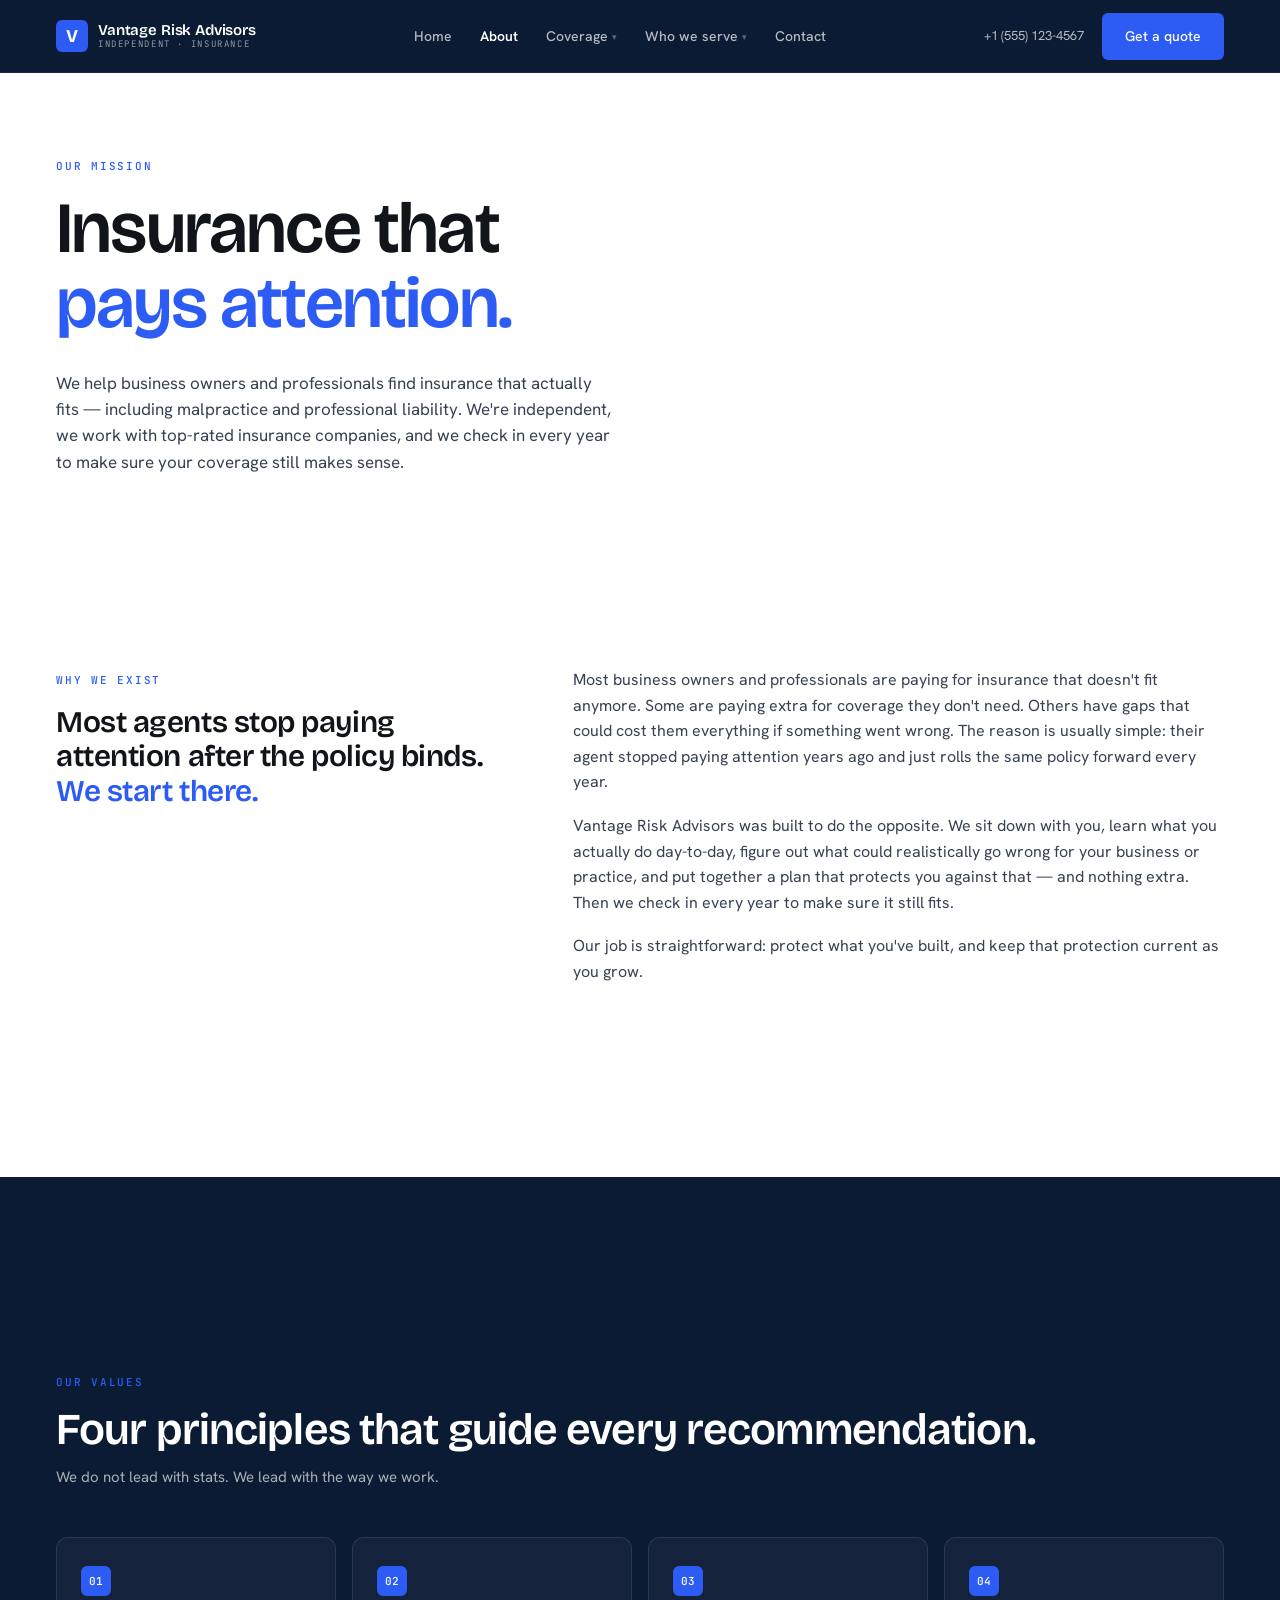
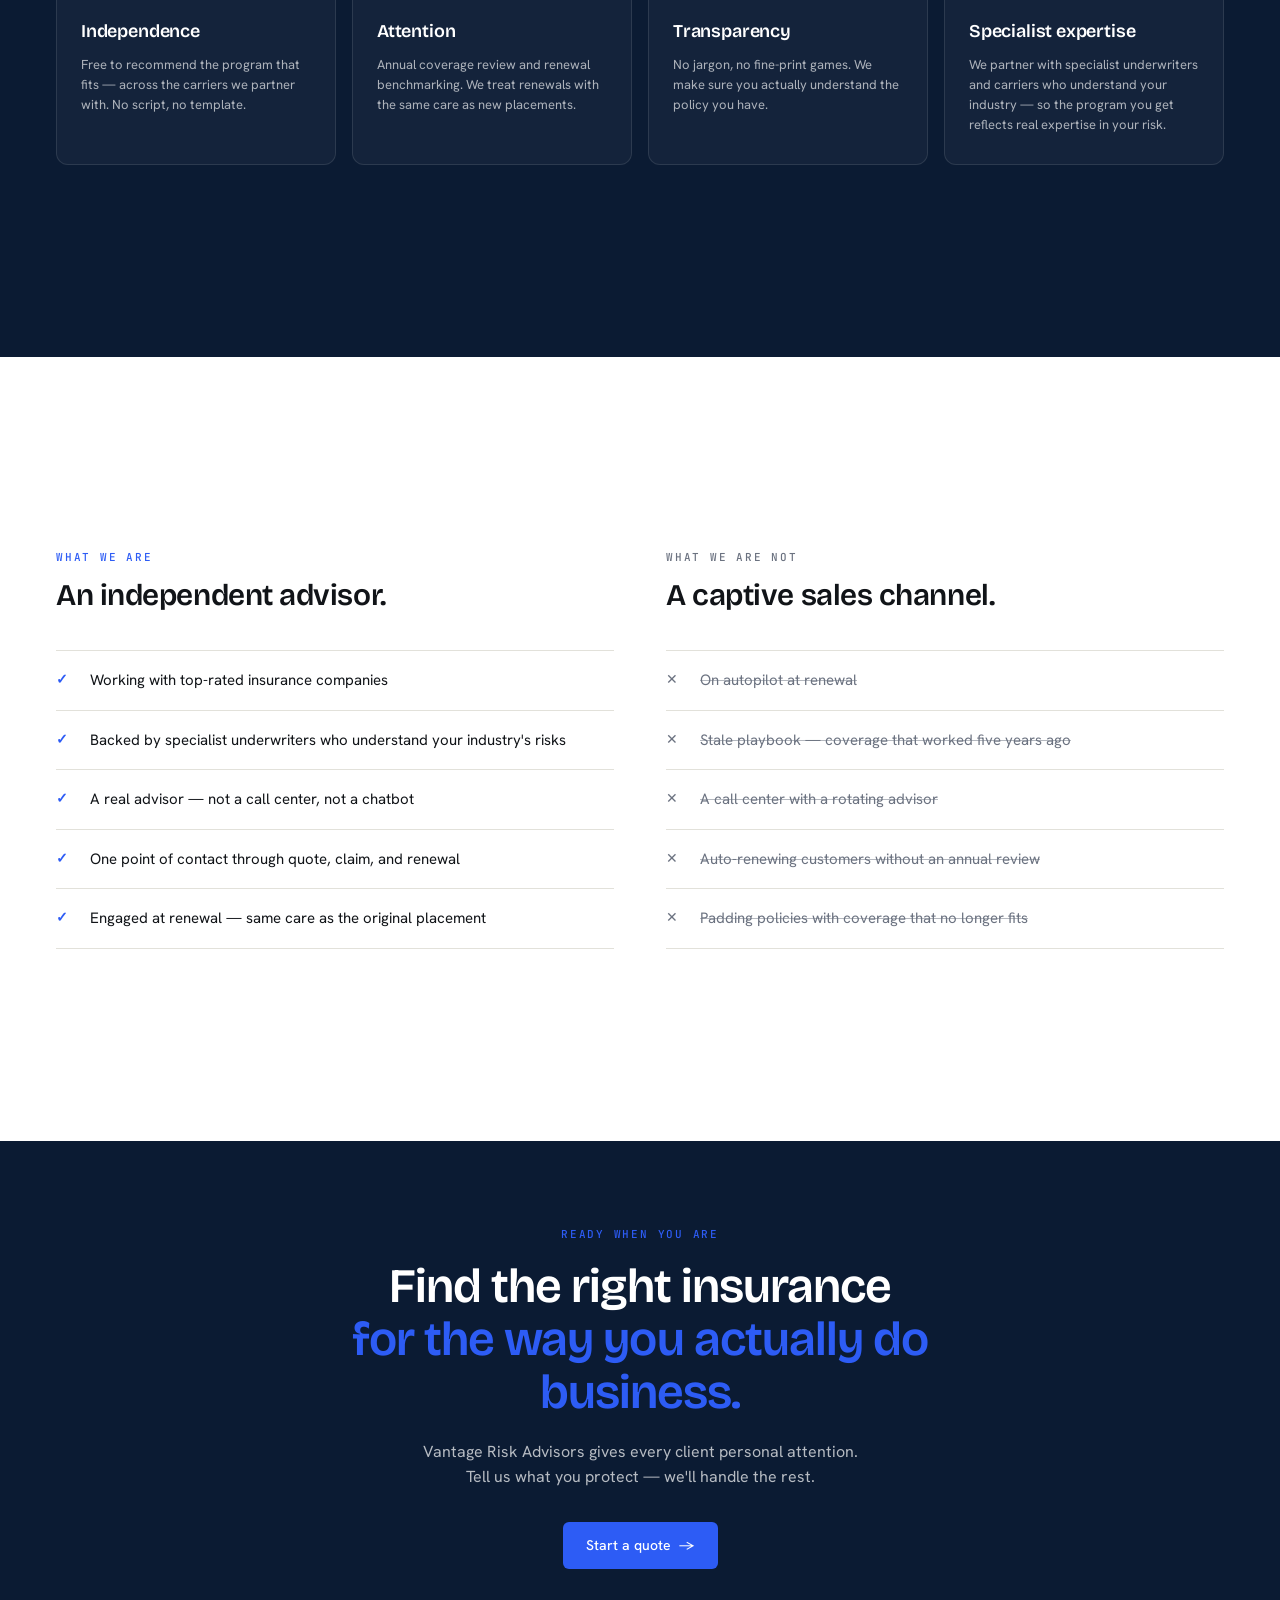
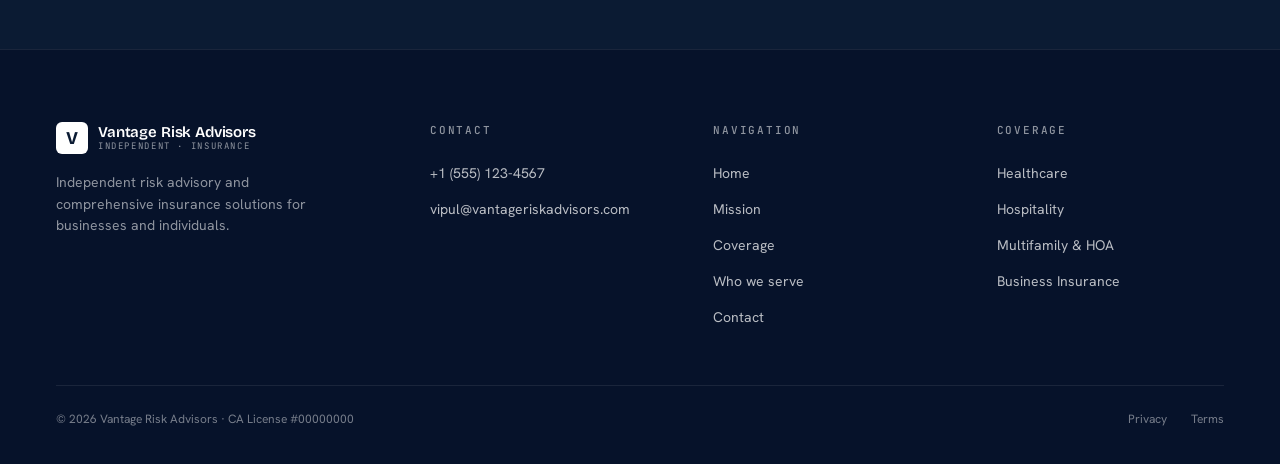
==== about.html @ c32e9226 "Make Coverage nav item a hover dropdown with the 4 industries - Coverage nav link replaced by a .nav" ====
<!DOCTYPE html>
<html lang="en">
<head>
  <meta charset="UTF-8">
  <meta name="viewport" content="width=device-width, initial-scale=1">
  <title>About — Vantage Risk Advisors</title>
  <meta name="description" content="Vantage Risk Advisors is an independent commercial brokerage. We help business owners and professionals find insurance that actually fits — and check in every year to keep it that way.">

  <link rel="icon" type="image/svg+xml" href="assets/favicon.svg">
  <link rel="preconnect" href="https://fonts.googleapis.com">
  <link rel="preconnect" href="https://fonts.gstatic.com" crossorigin>
  <link href="https://fonts.googleapis.com/css2?family=Bricolage+Grotesque:wght@400;500;600;700&family=Hanken+Grotesk:wght@400;500;600;700&family=JetBrains+Mono:wght@400;500&display=swap" rel="stylesheet">

  <link rel="stylesheet" href="css/tokens.css">
  <link rel="stylesheet" href="css/base.css">
  <link rel="stylesheet" href="css/nav.css">
  <link rel="stylesheet" href="css/footer.css">
  <link rel="stylesheet" href="css/pages/about.css">
</head>
<body>

  <header class="nav">
    <div class="nav-inner">
      <a href="index.html" class="brand" aria-label="Vantage Risk Advisors home">
        <span class="brand-mark" aria-hidden="true">V</span>
        <span class="brand-text">
          <strong>Vantage Risk Advisors</strong>
          <em>Independent · Insurance</em>
        </span>
      </a>
      <nav>
        <ul class="nav-links">
          <li><a href="index.html">Home</a></li>
          <li><a href="about.html">About</a></li>
          <li class="nav-dropdown">
            <a href="#" class="nav-dropdown-trigger">Coverage <span class="caret">▾</span></a>
            <div class="nav-dropdown-menu" role="menu">
              <a href="healthcare.html" class="nav-dropdown-item" role="menuitem">
                <strong>Healthcare</strong>
                <span>Physicians, dentists, CRNAs, allied health</span>
              </a>
              <a href="hospitality.html" class="nav-dropdown-item" role="menuitem">
                <strong>Hospitality</strong>
                <span>Hotels, motels, lodging</span>
              </a>
              <a href="multifamily.html" class="nav-dropdown-item" role="menuitem">
                <strong>Multifamily &amp; HOA</strong>
                <span>Apartments and HOA boards</span>
              </a>
              <a href="business.html" class="nav-dropdown-item" role="menuitem">
                <strong>Business Insurance</strong>
                <span>All businesses, including commercial auto</span>
              </a>
            </div>
          </li>
          <li><a href="index.html#sectors">Who we serve <span class="caret">▾</span></a></li>
          <li><a href="contact.html">Contact</a></li>
        </ul>
      </nav>
      <div class="nav-right">
        <a href="tel:+15551234567" class="nav-phone">+1 (555) 123-4567</a>
        <a href="contact.html" class="btn btn-accent">Get a quote</a>
      </div>
      <button class="nav-burger" type="button" aria-label="Menu" aria-expanded="false"><span></span></button>
    </div>
  </header>

  <main>

    <!-- 1. HERO -->
    <section class="bg-paper">
      <div class="section-container hero-about">
        <div class="hero-inner">
          <span class="eyebrow">Our mission</span>
          <h1 class="display-72">Insurance that <span class="accent-phrase">pays attention.</span></h1>
          <p class="body-17 hero-lead">We help business owners and professionals find insurance that actually fits — including malpractice and professional liability. We're independent, we work with top-rated insurance companies, and we check in every year to make sure your coverage still makes sense.</p>
        </div>
      </div>
    </section>

    <!-- 2. WHY WE EXIST (light, 2-col) -->
    <section class="bg-paper exist-section">
      <div class="section-container">
        <div class="exist-inner">
          <div class="exist-left">
            <span class="eyebrow">Why we exist</span>
            <h2>Most agents stop paying attention after the policy binds. <span class="accent-phrase">We start there.</span></h2>
          </div>
          <div class="exist-body">
            <p>Most business owners and professionals are paying for insurance that doesn't fit anymore. Some are paying extra for coverage they don't need. Others have gaps that could cost them everything if something went wrong. The reason is usually simple: their agent stopped paying attention years ago and just rolls the same policy forward every year.</p>
            <p>Vantage Risk Advisors was built to do the opposite. We sit down with you, learn what you actually do day-to-day, figure out what could realistically go wrong for your business or practice, and put together a plan that protects you against that — and nothing extra. Then we check in every year to make sure it still fits.</p>
            <p>Our job is straightforward: protect what you've built, and keep that protection current as you grow.</p>
          </div>
        </div>
      </div>
    </section>

    <!-- 3. FOUR PRINCIPLES (dark) -->
    <section class="bg-section principles-section">
      <div class="section-container">
        <span class="eyebrow">Our values</span>
        <h2 class="display-48">Four principles that guide every recommendation.</h2>
        <p class="principles-sub">We do not lead with stats. We lead with the way we work.</p>

        <div class="principles">
          <div class="principle-card">
            <div class="pc-num">01</div>
            <h3>Independence</h3>
            <p>Free to recommend the program that fits — across the carriers we partner with. No script, no template.</p>
          </div>
          <div class="principle-card">
            <div class="pc-num">02</div>
            <h3>Attention</h3>
            <p>Annual coverage review and renewal benchmarking. We treat renewals with the same care as new placements.</p>
          </div>
          <div class="principle-card">
            <div class="pc-num">03</div>
            <h3>Transparency</h3>
            <p>No jargon, no fine-print games. We make sure you actually understand the policy you have.</p>
          </div>
          <div class="principle-card">
            <div class="pc-num">04</div>
            <h3>Specialist expertise</h3>
            <p>We partner with specialist underwriters and carriers who understand your industry — so the program you get reflects real expertise in your risk.</p>
          </div>
        </div>
      </div>
    </section>

    <!-- 4. WHAT WE ARE / WHAT WE ARE NOT (light) -->
    <section class="bg-paper compare-section">
      <div class="section-container">
        <div class="compare">
          <div class="compare-col col-good">
            <span class="col-eyebrow">What we are</span>
            <h3>An independent advisor.</h3>
            <ul>
              <li><span class="mark">✓</span><span class="item-text">Working with top-rated insurance companies</span></li>
              <li><span class="mark">✓</span><span class="item-text">Backed by specialist underwriters who understand your industry's risks</span></li>
              <li><span class="mark">✓</span><span class="item-text">A real advisor — not a call center, not a chatbot</span></li>
              <li><span class="mark">✓</span><span class="item-text">One point of contact through quote, claim, and renewal</span></li>
              <li><span class="mark">✓</span><span class="item-text">Engaged at renewal — same care as the original placement</span></li>
            </ul>
          </div>
          <div class="compare-col col-bad">
            <span class="col-eyebrow">What we are not</span>
            <h3>A captive sales channel.</h3>
            <ul>
              <li><span class="mark">✕</span><span class="item-text">On autopilot at renewal</span></li>
              <li><span class="mark">✕</span><span class="item-text">Stale playbook — coverage that worked five years ago</span></li>
              <li><span class="mark">✕</span><span class="item-text">A call center with a rotating advisor</span></li>
              <li><span class="mark">✕</span><span class="item-text">Auto-renewing customers without an annual review</span></li>
              <li><span class="mark">✕</span><span class="item-text">Padding policies with coverage that no longer fits</span></li>
            </ul>
          </div>
        </div>
      </div>
    </section>

    <!-- 5. FINAL CTA (dark) -->
    <section class="bg-section">
      <div class="section-container final-cta">
        <span class="eyebrow">Ready when you are</span>
        <h2 class="display-48">Find the right insurance <span class="accent-phrase">for the way you actually do business.</span></h2>
        <p>Vantage Risk Advisors gives every client personal attention. Tell us what you protect — we'll handle the rest.</p>
        <a href="contact.html" class="btn btn-accent">Start a quote <span aria-hidden="true">→</span></a>
      </div>
    </section>

  </main>

  <footer class="footer">
    <div class="footer-inner">
      <div class="footer-grid">
        <div class="footer-brand">
          <a href="index.html" class="brand brand-light" aria-label="Vantage Risk Advisors home">
            <span class="brand-mark" aria-hidden="true">V</span>
            <span class="brand-text">
              <strong>Vantage Risk Advisors</strong>
              <em>Independent · Insurance</em>
            </span>
          </a>
          <p>Independent risk advisory and comprehensive insurance solutions for businesses and individuals.</p>
        </div>
        <div class="footer-col">
          <h4>Contact</h4>
          <ul>
            <li><a href="tel:+15551234567">+1 (555) 123-4567</a></li>
            <li><a href="mailto:vipul@vantageriskadvisors.com">vipul@vantageriskadvisors.com</a></li>
          </ul>
        </div>
        <div class="footer-col">
          <h4>Navigation</h4>
          <ul>
            <li><a href="index.html">Home</a></li>
            <li><a href="about.html">Mission</a></li>
            <li><a href="healthcare.html">Coverage</a></li>
            <li><a href="index.html#sectors">Who we serve</a></li>
            <li><a href="contact.html">Contact</a></li>
          </ul>
        </div>
        <div class="footer-col">
          <h4>Coverage</h4>
          <ul>
            <li><a href="healthcare.html">Healthcare</a></li>
            <li><a href="hospitality.html">Hospitality</a></li>
            <li><a href="multifamily.html">Multifamily &amp; HOA</a></li>
            <li><a href="business.html">Business Insurance</a></li>
          </ul>
        </div>
      </div>
      <div class="footer-bottom">
        <p>© 2026 Vantage Risk Advisors · CA License #00000000</p>
        <div class="footer-legal">
          <a href="#">Privacy</a>
          <a href="#">Terms</a>
        </div>
      </div>
    </div>
  </footer>

  <script src="js/nav.js"></script>
</body>
</html>
---- css/tokens.css ----
/* VRA Design System — Tokens
   Single source of truth for colors, spacing, radius, and layout values.
   Type scale is defined in base.css. */

:root {
  /* Colors */
  --ink:         #111418;
  --inkSoft:     #374151;
  --inkSection:  #0B1B33;
  --inkDeep:     #06122A;
  --paper:       #FFFFFF;
  --paperAlt:    #F4F4F2;
  --paperDeep:   #E9E9E5;
  --accent:      #2D5CF5;
  --accentSoft:  #DDE5FE;
  --muted:       #6B7280;
  --line:        #E2E1DA;
  --onAccent:    #FFFFFF;

  /* Radius */
  --radius-s:    6px;
  --radius-m:    12px;
  --radius-l:    20px;

  /* Gaps */
  --gap-s:       14px;
  --gap-m:       22px;
  --gap-l:       52px;

  /* Section padding & page width */
  --section-v:   96px;
  --section-h:   56px;
  --page-max:    1440px;

  /* Nav height (used to offset sticky elements / hero spacing) */
  --nav-h:       64px;
}
---- css/base.css ----
/* VRA Base Styles — reset, typography, shared components */

*, *::before, *::after { box-sizing: border-box; margin: 0; padding: 0; }
html { scroll-behavior: smooth; -webkit-text-size-adjust: 100%; }
body {
  background: var(--paper);
  color: var(--ink);
  font-family: 'Hanken Grotesk', system-ui, sans-serif;
  font-size: 16px;
  line-height: 1.5;
  -webkit-font-smoothing: antialiased;
  -moz-osx-font-smoothing: grayscale;
}
img, svg { max-width: 100%; height: auto; display: block; }
a { color: inherit; text-decoration: none; }
button { font: inherit; cursor: pointer; }

/* ───── TYPE SCALE ───── */
.display-72 {
  font-family: 'Bricolage Grotesque', sans-serif;
  font-weight: 600; font-size: 72px;
  line-height: 1.05; letter-spacing: -0.025em; color: var(--ink);
}
.display-48 {
  font-family: 'Bricolage Grotesque', sans-serif;
  font-weight: 600; font-size: 48px;
  line-height: 1.08; letter-spacing: -0.02em; color: var(--ink);
}
.display-28 {
  font-family: 'Bricolage Grotesque', sans-serif;
  font-weight: 600; font-size: 28px;
  line-height: 1.12; letter-spacing: -0.015em; color: var(--ink);
}
.display-22 {
  font-family: 'Bricolage Grotesque', sans-serif;
  font-weight: 600; font-size: 22px;
  line-height: 1.20; letter-spacing: -0.01em; color: var(--ink);
}
.body-17 {
  font-family: 'Hanken Grotesk', sans-serif;
  font-size: 17px; line-height: 1.55; color: var(--ink);
}
.body-14 {
  font-family: 'Hanken Grotesk', sans-serif;
  font-size: 14px; line-height: 1.50; color: var(--inkSoft);
}
.eyebrow {
  font-family: 'JetBrains Mono', monospace;
  font-size: 11px; font-weight: 500;
  color: var(--accent);
  text-transform: uppercase; letter-spacing: 0.16em;
  display: inline-block;
  margin-bottom: 16px;
}

/* ───── SECTION CONTAINER ───── */
.section-container {
  max-width: var(--page-max);
  margin: 0 auto;
  padding: var(--section-v) var(--section-h);
}

.bg-paper     { background: var(--paper); }
.bg-paper-alt { background: var(--paperAlt); color: var(--ink); }
.bg-section   { background: var(--inkSection); color: rgba(255,255,255,0.85); }
.bg-deep      { background: var(--inkDeep); }

/* Invert text colors on dark sections */
.bg-section .display-72,
.bg-section .display-48,
.bg-section .display-28,
.bg-section .display-22 { color: white; }
.bg-section .body-17 { color: rgba(255,255,255,0.70); }
.bg-section .body-14 { color: rgba(255,255,255,0.65); }
.bg-section .eyebrow { color: var(--accent); }

/* Section header pattern */
.section-header { margin-bottom: 48px; max-width: 760px; }
.section-header h2 { margin-bottom: 18px; }
.section-header p  { max-width: 600px; }

.section-header-row {
  display: flex;
  align-items: flex-end;
  justify-content: space-between;
  gap: var(--gap-l);
  margin-bottom: 48px;
  flex-wrap: wrap;
}
.section-header-row .col-head { max-width: 520px; }
.section-header-row .col-head h2 { margin-bottom: 0; }
.section-header-row .col-desc { max-width: 460px; }

/* ───── BUTTONS ───── */
.btn {
  display: inline-flex; align-items: center; gap: 8px;
  padding: 12px 22px; border-radius: var(--radius-s);
  font-family: 'Hanken Grotesk', sans-serif;
  font-size: 14px; font-weight: 500;
  text-decoration: none; cursor: pointer;
  border: 1px solid transparent;
  transition: opacity 0.15s ease, transform 0.15s ease, background 0.15s ease, color 0.15s ease;
  white-space: nowrap;
}
.btn:hover  { opacity: 0.88; transform: translateY(-1px); }
.btn:active { transform: translateY(0); }
.btn-primary { background: var(--ink); color: var(--paper); }
.btn-dark    { background: var(--ink); color: var(--paper); }
.btn-accent  { background: var(--accent); color: var(--onAccent); }
.btn-ghost   { background: transparent; color: var(--ink); border-color: var(--ink); }
.btn-ghost-white {
  background: transparent;
  color: white;
  border-color: rgba(255,255,255,0.4);
}
.btn-ghost-white:hover { border-color: rgba(255,255,255,0.7); opacity: 1; }
.btn-block { display: flex; width: 100%; justify-content: center; }

/* ───── PILLS ───── */
.pill {
  display: inline-flex; align-items: center; gap: 8px;
  padding: 8px 14px; border-radius: var(--radius-s);
  background: var(--paperAlt); border: 1px solid var(--line);
  font-family: 'Hanken Grotesk', sans-serif;
  font-size: 13px; color: var(--ink);
  white-space: nowrap;
}
.pill-dark {
  background: rgba(255,255,255,0.06);
  border: 1px solid rgba(255,255,255,0.18);
  color: rgba(255,255,255,0.88);
}
.pill-check-icon {
  color: var(--accent);
  font-weight: 700;
  font-size: 14px;
  line-height: 1;
}
.pill-row {
  display: flex;
  flex-wrap: wrap;
  gap: 10px;
}

/* ───── COVERAGE TILE (signature component) ───── */
.tile-grid {
  display: grid;
  grid-template-columns: repeat(4, 1fr);
  gap: var(--gap-s);
}
.tile {
  background: rgba(255,255,255,0.04);
  border: 1px solid rgba(255,255,255,0.12);
  border-radius: var(--radius-m);
  padding: 22px;
  min-height: 168px;
  display: flex; flex-direction: column;
}
.tile .tile-num {
  font-family: 'JetBrains Mono', monospace;
  font-size: 10px;
  color: var(--accent);
  letter-spacing: 0.16em;
  margin-bottom: 14px;
}
.tile h4 {
  font-family: 'Bricolage Grotesque', sans-serif;
  font-weight: 600; font-size: 18px;
  color: white;
  margin: 0 0 8px;
  letter-spacing: -0.015em;
}
.tile p {
  font-family: 'Hanken Grotesk', sans-serif;
  font-size: 13px; line-height: 1.5;
  color: rgba(255,255,255,0.65);
  margin: 0; flex: 1;
}

/* ───── LIGHT CARD ───── */
.card {
  background: #ffffff;
  border: 1px solid var(--line);
  border-radius: var(--radius-m);
  padding: 32px;
  transition: transform 0.2s ease, box-shadow 0.2s ease;
}
.card-hover:hover {
  transform: translateY(-3px);
  box-shadow: 0 8px 32px rgba(0,0,0,0.08);
}

/* ───── ACCENT LINK ───── */
.link-accent {
  color: var(--accent);
  font-family: 'Hanken Grotesk', sans-serif;
  font-size: 14px;
  font-weight: 500;
  display: inline-flex;
  align-items: center;
  gap: 6px;
  transition: opacity 0.15s ease, transform 0.15s ease;
}
.link-accent:hover { opacity: 0.78; }
.link-accent .arrow { transition: transform 0.15s ease; }
.link-accent:hover .arrow { transform: translateX(3px); }

/* ───── BIG STAT NUMBER ───── */
.big-num {
  font-family: 'Bricolage Grotesque', sans-serif;
  font-weight: 600;
  color: var(--accent);
  letter-spacing: -0.025em;
  line-height: 1;
}

/* ───── RESPONSIVE ───── */
@media (max-width: 1200px) {
  :root {
    --section-h: 40px;
  }
  .display-72 { font-size: 56px; }
  .display-48 { font-size: 38px; }
  .tile-grid { grid-template-columns: repeat(2, 1fr); gap: var(--gap-m); }
}

@media (max-width: 900px) {
  :root { --section-v: 80px; }
  .display-72 { font-size: 44px; }
  .display-48 { font-size: 32px; }
  .display-28 { font-size: 24px; }
  .section-header-row { flex-direction: column; align-items: flex-start; }
}

@media (max-width: 640px) {
  :root { --section-v: 64px; --section-h: 24px; }
  .display-72 { font-size: 36px; }
  .display-48 { font-size: 28px; }
  .display-28 { font-size: 22px; }
  .display-22 { font-size: 20px; }
  .body-17    { font-size: 16px; }
  .tile-grid  { grid-template-columns: 1fr; }
  .card       { padding: 24px; }
  .btn        { padding: 11px 18px; }
}
---- css/nav.css ----
/* Navigation + brand + breadcrumb bar */

/* ── Brand block (used in nav + footer) ── */
.brand {
  display: inline-flex;
  align-items: center;
  gap: 10px;
  text-decoration: none;
}
.brand-mark {
  width: 32px;
  height: 32px;
  border-radius: var(--radius-s);
  background: var(--inkSection);
  color: #ffffff;
  display: inline-flex;
  align-items: center;
  justify-content: center;
  font-family: 'Bricolage Grotesque', sans-serif;
  font-weight: 700;
  font-size: 18px;
  letter-spacing: -0.02em;
  flex-shrink: 0;
}
.brand-text {
  display: flex;
  flex-direction: column;
  line-height: 1.1;
  gap: 2px;
}
.brand-text strong {
  font-family: 'Bricolage Grotesque', sans-serif;
  font-weight: 600;
  font-size: 15px;
  color: var(--ink);
  letter-spacing: -0.01em;
}
.brand-text em {
  font-family: 'JetBrains Mono', monospace;
  font-style: normal;
  font-size: 9px;
  letter-spacing: 0.18em;
  text-transform: uppercase;
  color: var(--muted);
}
.brand-light .brand-mark { background: #ffffff; color: var(--inkSection); }
.brand-light .brand-text strong { color: #ffffff; }
.brand-light .brand-text em { color: rgba(255,255,255,0.55); }

/* ── Main nav (dark navy) ── */
.nav {
  position: sticky;
  top: 0;
  z-index: 100;
  background: var(--inkSection);
  border-bottom: 1px solid rgba(255,255,255,0.06);
  transition: box-shadow 0.2s ease;
}
.nav.nav-scrolled {
  box-shadow: 0 2px 16px rgba(0, 0, 0, 0.30);
}
.nav-inner {
  max-width: var(--page-max);
  margin: 0 auto;
  padding: 0 var(--section-h);
  min-height: 72px;
  display: flex;
  align-items: center;
  justify-content: space-between;
  gap: 24px;
}

/* Brand inside the dark nav: accent V-square + white wordmark */
.nav .brand-mark { background: var(--accent); color: #ffffff; }
.nav .brand-text strong { color: #ffffff; }
.nav .brand-text em     { color: rgba(255,255,255,0.55); }

.nav-links {
  display: flex;
  align-items: center;
  gap: 28px;
  list-style: none;
}
.nav-links a {
  font-family: 'Hanken Grotesk', sans-serif;
  font-size: 14px;
  font-weight: 500;
  color: rgba(255,255,255,0.70);
  transition: color 0.15s ease;
  display: inline-flex;
  align-items: center;
  gap: 4px;
}
.nav-links a:hover { color: #ffffff; }
.nav-links a.is-active { color: #ffffff; font-weight: 600; }
.nav-links a .caret {
  display: inline-block;
  font-size: 9px;
  opacity: 0.5;
  transform: translateY(1px);
  transition: transform 0.15s ease;
}

/* ── Hover dropdown ── */
.nav-dropdown { position: relative; }
.nav-dropdown-trigger { cursor: pointer; }
.nav-dropdown.is-open .nav-dropdown-trigger { color: #ffffff; }
.nav-dropdown.is-open .caret { transform: translateY(1px) rotate(180deg); }

.nav-dropdown-menu {
  position: absolute;
  top: calc(100% + 14px);
  left: 50%;
  transform: translate(-50%, -8px);
  min-width: 320px;
  background: var(--inkSection);
  border: 1px solid rgba(255,255,255,0.10);
  border-radius: var(--radius-m);
  padding: 10px;
  opacity: 0;
  visibility: hidden;
  transition: opacity 0.15s ease, visibility 0.15s ease, transform 0.15s ease;
  z-index: 200;
  box-shadow: 0 16px 48px rgba(0,0,0,0.40);
}
/* Invisible hover bridge so cursor can travel from trigger to menu */
.nav-dropdown-menu::before {
  content: '';
  position: absolute;
  top: -14px;
  left: 0;
  right: 0;
  height: 14px;
}
.nav-dropdown.is-open .nav-dropdown-menu {
  opacity: 1;
  visibility: visible;
  transform: translate(-50%, 0);
}
.nav-dropdown-item {
  display: flex;
  flex-direction: column;
  gap: 3px;
  padding: 12px 14px;
  border-radius: var(--radius-s);
  text-decoration: none;
  transition: background 0.15s ease;
}
.nav-dropdown-item:hover {
  background: rgba(255,255,255,0.06);
}
.nav-dropdown-item strong {
  font-family: 'Bricolage Grotesque', sans-serif;
  font-weight: 600;
  font-size: 14px;
  color: #ffffff;
  letter-spacing: -0.005em;
}
.nav-dropdown-item span {
  font-family: 'Hanken Grotesk', sans-serif;
  font-size: 12px;
  color: rgba(255,255,255,0.55);
  line-height: 1.4;
}

.nav-right {
  display: flex;
  align-items: center;
  gap: 18px;
}
.nav-phone {
  font-family: 'Hanken Grotesk', sans-serif;
  font-size: 13px;
  color: rgba(255,255,255,0.70);
  white-space: nowrap;
  line-height: 1.2;
  transition: color 0.15s ease;
}
.nav-phone:hover { color: #ffffff; }

/* Mobile burger */
.nav-burger {
  display: none;
  background: transparent;
  border: 0;
  width: 36px;
  height: 36px;
  padding: 0;
  align-items: center;
  justify-content: center;
  border-radius: var(--radius-s);
}
.nav-burger span {
  display: block;
  width: 20px;
  height: 1.5px;
  background: #ffffff;
  position: relative;
}
.nav-burger span::before,
.nav-burger span::after {
  content: '';
  position: absolute;
  left: 0;
  width: 20px;
  height: 1.5px;
  background: #ffffff;
}
.nav-burger span::before { top: -6px; }
.nav-burger span::after  { top:  6px; }

/* ── Secondary breadcrumb bar (vertical pages only) ── */
.subnav {
  background: var(--inkSection);
  border-bottom: 1px solid rgba(255,255,255,0.06);
}
.subnav-inner {
  max-width: var(--page-max);
  margin: 0 auto;
  padding: 12px var(--section-h);
  display: flex;
  align-items: center;
  justify-content: space-between;
  gap: 24px;
  font-family: 'JetBrains Mono', monospace;
  font-size: 11px;
  letter-spacing: 0.16em;
  text-transform: uppercase;
}
.subnav-crumbs {
  display: flex;
  align-items: center;
  gap: 8px;
  color: rgba(255,255,255,0.55);
}
.subnav-crumbs a { color: rgba(255,255,255,0.55); transition: color 0.15s ease; }
.subnav-crumbs a:hover { color: #ffffff; }
.subnav-crumbs .crumb-active { color: var(--accent); }
.subnav-crumbs .crumb-sep { opacity: 0.4; }
.subnav-switch {
  color: rgba(255,255,255,0.65);
  cursor: pointer;
  display: inline-flex;
  align-items: center;
  gap: 8px;
  background: transparent;
  border: 0;
  font: inherit;
  text-transform: inherit;
  letter-spacing: inherit;
}
.subnav-switch:hover { color: #ffffff; }
.subnav-switch .caret { font-size: 9px; opacity: 0.6; }

@media (max-width: 900px) {
  .nav-burger { display: inline-flex; }
  .nav-links,
  .nav-right .nav-phone,
  .nav-right .btn {
    display: none;
  }
  .nav.nav-open .nav-links,
  .nav.nav-open .nav-right .nav-phone,
  .nav.nav-open .nav-right .btn {
    display: flex;
  }
  .nav.nav-open .nav-inner {
    flex-wrap: wrap;
    align-items: center;
    padding-top: 14px;
    padding-bottom: 18px;
    gap: 14px;
  }
  .nav.nav-open .nav-links {
    order: 3;
    width: 100%;
    flex-direction: column;
    align-items: flex-start;
    gap: 14px;
    padding-top: 8px;
    border-top: 1px solid rgba(255,255,255,0.10);
  }
  .nav.nav-open .nav-right {
    order: 4;
    width: 100%;
    flex-direction: column;
    align-items: flex-start;
    gap: 12px;
  }
  .nav.nav-open .nav-right .btn { width: 100%; justify-content: center; }
  .brand-text em { font-size: 8px; }
  .subnav-inner { flex-direction: column; align-items: flex-start; gap: 6px; padding: 10px var(--section-h); }
  .subnav-switch { font-size: 10px; }

  /* Mobile: dropdown becomes a static stacked list when open */
  .nav-dropdown { width: 100%; }
  .nav-dropdown-menu {
    position: static;
    transform: none;
    min-width: 0;
    margin-top: 6px;
    padding: 0 0 0 12px;
    background: transparent;
    border: 0;
    box-shadow: none;
    border-left: 1px solid rgba(255,255,255,0.10);
    border-radius: 0;
    display: none;
  }
  .nav-dropdown-menu::before { display: none; }
  .nav-dropdown.is-open .nav-dropdown-menu {
    display: flex;
    flex-direction: column;
    gap: 2px;
    transform: none;
  }
  .nav-dropdown-item { padding: 8px 10px; }
}
---- css/footer.css ----
/* Footer — 4 columns: Brand block / Contact / Navigation / Coverage */

.footer {
  background: var(--inkDeep);
  color: rgba(255, 255, 255, 0.65);
  border-top: 1px solid rgba(255, 255, 255, 0.08);
}
.footer-inner {
  max-width: var(--page-max);
  margin: 0 auto;
  padding: 72px var(--section-h) 36px;
}

.footer-grid {
  display: grid;
  grid-template-columns: 1.4fr 1fr 1fr 1fr;
  gap: 56px;
  margin-bottom: 56px;
}

.footer-brand p {
  margin-top: 18px;
  font-family: 'Hanken Grotesk', sans-serif;
  font-size: 14px;
  line-height: 1.55;
  color: rgba(255, 255, 255, 0.55);
  max-width: 280px;
}

.footer-col h4 {
  font-family: 'JetBrains Mono', monospace;
  font-size: 11px;
  font-weight: 500;
  color: rgba(255,255,255,0.55);
  text-transform: uppercase;
  letter-spacing: 0.16em;
  margin-bottom: 22px;
}
.footer-col ul {
  list-style: none;
  display: flex;
  flex-direction: column;
  gap: 12px;
}
.footer-col a,
.footer-col .footer-line {
  font-family: 'Hanken Grotesk', sans-serif;
  font-size: 14px;
  color: rgba(255, 255, 255, 0.72);
  transition: color 0.15s ease;
  display: inline-block;
}
.footer-col a:hover { color: white; }

.footer-bottom {
  border-top: 1px solid rgba(255, 255, 255, 0.08);
  padding-top: 24px;
  display: flex;
  justify-content: space-between;
  flex-wrap: wrap;
  gap: 16px;
}
.footer-bottom p,
.footer-bottom a {
  font-family: 'Hanken Grotesk', sans-serif;
  font-size: 12px;
  color: rgba(255, 255, 255, 0.45);
}
.footer-bottom .footer-legal { display: flex; gap: 24px; }
.footer-bottom a:hover { color: white; }

@media (max-width: 1100px) {
  .footer-grid {
    grid-template-columns: 1fr 1fr 1fr;
    gap: 40px 32px;
  }
  .footer-brand { grid-column: 1 / -1; }
}

@media (max-width: 640px) {
  .footer-inner { padding: 56px var(--section-h) 32px; }
  .footer-grid { grid-template-columns: 1fr; gap: 36px; }
  .footer-bottom { flex-direction: column; gap: 10px; }
}
---- css/pages/about.css ----
/* About page — 5 sections matching screenshot */

/* ── 1. Hero (light) ── */
.hero-about {
  padding-top: 80px;
  padding-bottom: 64px;
}
.hero-about .hero-inner {
  max-width: 760px;
}
.hero-about h1 {
  margin-bottom: 28px;
  font-size: 72px;
  line-height: 1.05;
}
.hero-about h1 .accent-phrase {
  color: var(--accent);
  display: block;
}
.hero-about .hero-lead {
  color: var(--inkSoft);
  max-width: 560px;
}

/* ── 2. Why we exist (light, 2-col) ── */
.exist-section {
  padding-top: 32px;
  padding-bottom: 96px;
}
.exist-inner {
  display: grid;
  grid-template-columns: 1fr 1.4fr;
  gap: var(--gap-l);
  align-items: start;
}
.exist-left h2 {
  font-family: 'Bricolage Grotesque', sans-serif;
  font-weight: 600;
  font-size: 30px;
  color: var(--ink);
  letter-spacing: -0.015em;
  line-height: 1.15;
}
.exist-left h2 .accent-phrase { color: var(--accent); }
.exist-body p {
  color: var(--inkSoft);
  font-size: 16px;
  line-height: 1.6;
  margin-bottom: 18px;
}
.exist-body p:last-child { margin-bottom: 0; }

/* ── 3. Four principles (dark) ── */
.principles-section {
  padding-top: 96px;
  padding-bottom: 96px;
}
.principles-section h2 {
  font-size: 44px;
  line-height: 1.1;
  margin-bottom: 12px;
}
.principles-section .principles-sub {
  color: rgba(255,255,255,0.65);
  font-size: 15px;
  margin-bottom: 48px;
  max-width: 460px;
}
.principles {
  display: grid;
  grid-template-columns: repeat(4, 1fr);
  gap: 16px;
}
.principle-card {
  background: rgba(255,255,255,0.04);
  border: 1px solid rgba(255,255,255,0.10);
  border-radius: var(--radius-m);
  padding: 28px 24px;
  min-height: 220px;
  display: flex;
  flex-direction: column;
}
.principle-card .pc-num {
  width: 30px;
  height: 30px;
  border-radius: var(--radius-s);
  background: var(--accent);
  color: white;
  display: flex;
  align-items: center;
  justify-content: center;
  font-family: 'JetBrains Mono', monospace;
  font-weight: 500;
  font-size: 11px;
  letter-spacing: 0.04em;
  margin-bottom: 22px;
}
.principle-card h3 {
  font-family: 'Bricolage Grotesque', sans-serif;
  font-weight: 600;
  font-size: 18px;
  color: white;
  letter-spacing: -0.01em;
  margin-bottom: 10px;
}
.principle-card p {
  font-family: 'Hanken Grotesk', sans-serif;
  font-size: 13px;
  line-height: 1.55;
  color: rgba(255,255,255,0.65);
}

/* ── 4. Independent vs captive (light, 2-col compare) ── */
.compare-section {
  padding-top: 96px;
  padding-bottom: 96px;
}
.compare {
  display: grid;
  grid-template-columns: 1fr 1fr;
  gap: var(--gap-l);
}
.compare-col h3 {
  font-family: 'Bricolage Grotesque', sans-serif;
  font-weight: 600;
  font-size: 30px;
  letter-spacing: -0.015em;
  color: var(--ink);
  margin-bottom: 32px;
  margin-top: 8px;
}
.compare-col .col-eyebrow {
  font-family: 'JetBrains Mono', monospace;
  font-size: 11px;
  font-weight: 500;
  letter-spacing: 0.16em;
  text-transform: uppercase;
  display: block;
}
.col-good .col-eyebrow { color: var(--accent); }
.col-bad  .col-eyebrow { color: var(--muted); }

.compare-col ul {
  list-style: none;
  display: flex;
  flex-direction: column;
  gap: 0;
}
.compare-col li {
  display: grid;
  grid-template-columns: 22px 1fr;
  gap: 12px;
  align-items: start;
  padding: 18px 0;
  border-top: 1px solid var(--line);
  font-family: 'Hanken Grotesk', sans-serif;
  font-size: 15px;
  line-height: 1.5;
  color: var(--ink);
}
.compare-col li:last-child { border-bottom: 1px solid var(--line); }
.col-good .mark {
  color: var(--accent);
  font-weight: 700;
  font-size: 14px;
  flex-shrink: 0;
}
.col-bad .mark {
  color: var(--muted);
  font-weight: 500;
  font-size: 14px;
  flex-shrink: 0;
}
.col-bad li .item-text {
  color: var(--muted);
  text-decoration: line-through;
  text-decoration-thickness: 1px;
  text-decoration-color: rgba(107, 114, 128, 0.5);
}

/* ── 5. Final CTA banner (dark) ── */
.final-cta {
  text-align: center;
  padding-top: 80px;
  padding-bottom: 80px;
}
.final-cta .eyebrow { margin-bottom: 18px; }
.final-cta h2 {
  font-size: 48px;
  line-height: 1.1;
  margin: 0 auto 22px;
  max-width: 760px;
}
.final-cta h2 .accent-phrase { color: var(--accent); display: block; }
.final-cta p {
  color: rgba(255,255,255,0.70);
  font-size: 16px;
  margin: 0 auto 32px;
  max-width: 460px;
  line-height: 1.55;
}

/* ── Responsive ── */
@media (max-width: 1200px) {
  .hero-about h1 { font-size: 56px; }
  .principles-section h2 { font-size: 36px; }
  .compare-col h3 { font-size: 26px; }
  .final-cta h2 { font-size: 40px; }
}
@media (max-width: 1100px) {
  .principles { grid-template-columns: 1fr 1fr; }
  .exist-inner { grid-template-columns: 1fr; }
}
@media (max-width: 900px) {
  .hero-about h1 { font-size: 44px; }
  .compare { grid-template-columns: 1fr; }
  .exist-left h2 { font-size: 24px; }
}
@media (max-width: 640px) {
  .hero-about     { padding-top: 56px; padding-bottom: 48px; }
  .exist-section,
  .principles-section,
  .compare-section { padding-top: 64px; padding-bottom: 64px; }
  .hero-about h1  { font-size: 36px; }
  .principles     { grid-template-columns: 1fr; }
  .final-cta h2   { font-size: 28px; }
}
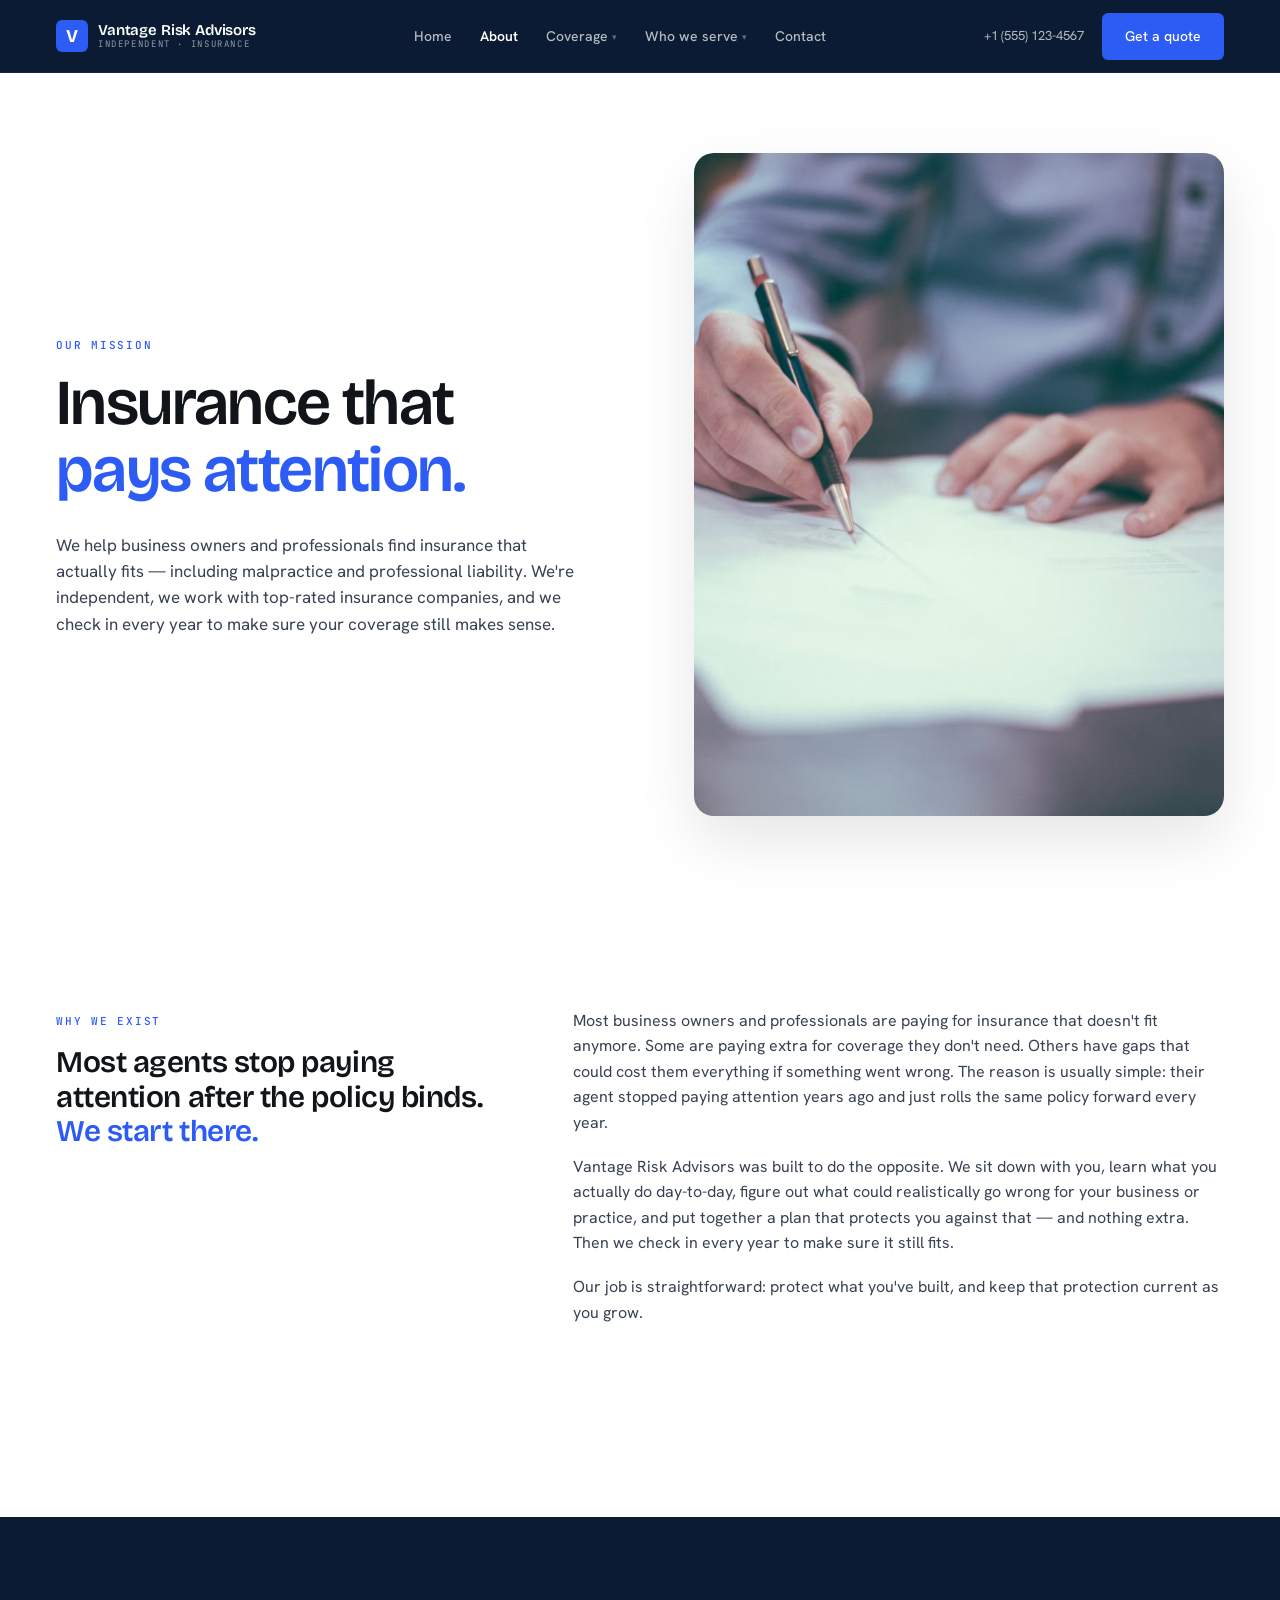
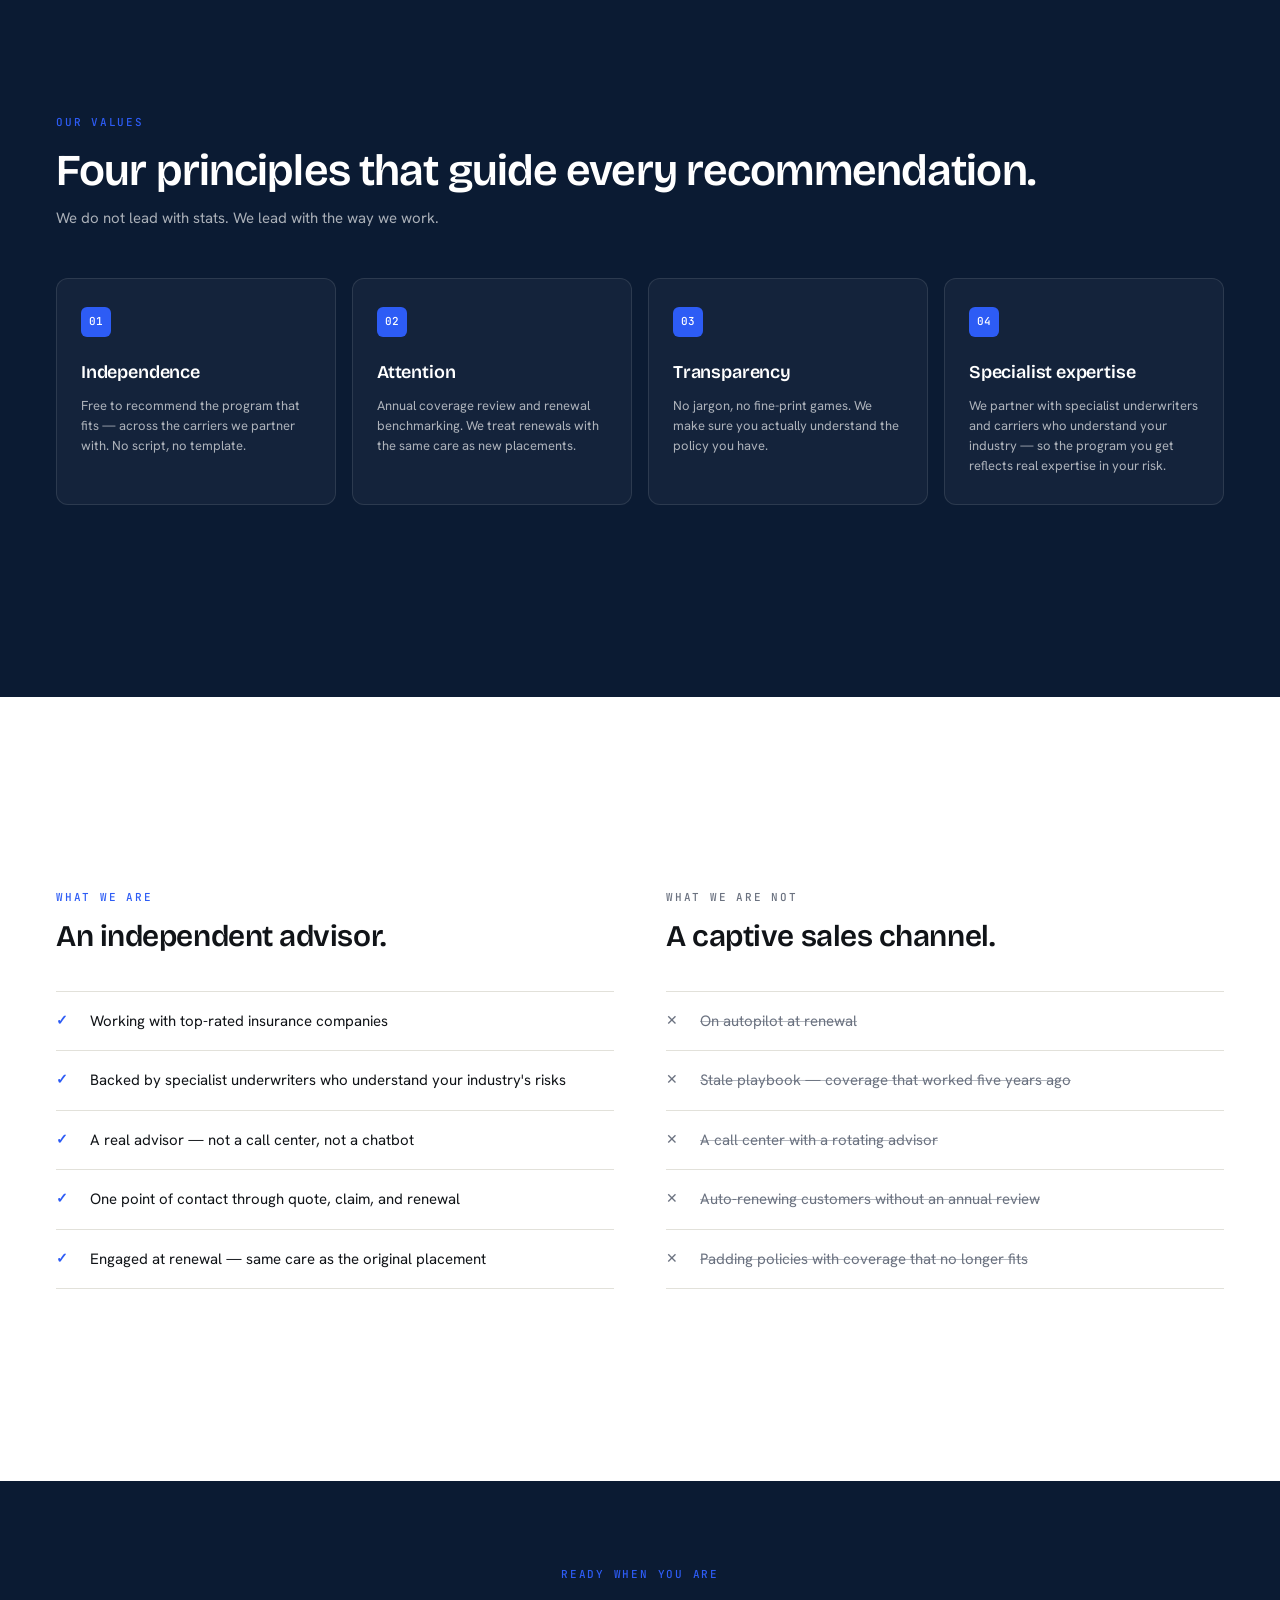
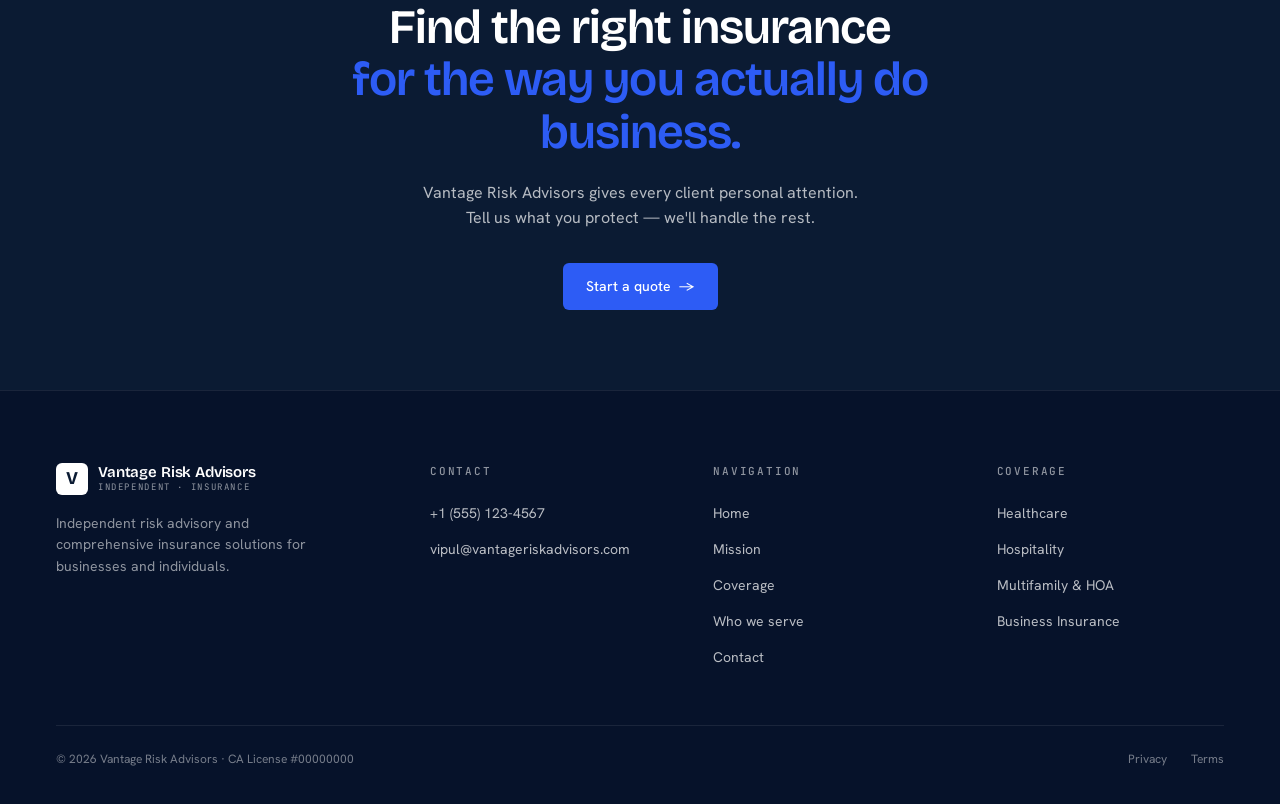
==== commit 2b154ddd: "Add hero image to About page - Copied About.avif to assets/hero-about.avif (34 KB) - Restructured th" ====
--- a/about.html
+++ b/about.html
@@ -49,7 +49,7 @@
               </a>
               <a href="business.html" class="nav-dropdown-item" role="menuitem">
                 <strong>Business Insurance</strong>
-                <span>All businesses, including commercial auto</span>
+                <span>Small business, workers' comp, property,<br>cyber, commercial auto</span>
               </a>
             </div>
           </li>
@@ -71,9 +71,14 @@
     <section class="bg-paper">
       <div class="section-container hero-about">
         <div class="hero-inner">
-          <span class="eyebrow">Our mission</span>
-          <h1 class="display-72">Insurance that <span class="accent-phrase">pays attention.</span></h1>
-          <p class="body-17 hero-lead">We help business owners and professionals find insurance that actually fits — including malpractice and professional liability. We're independent, we work with top-rated insurance companies, and we check in every year to make sure your coverage still makes sense.</p>
+          <div class="hero-text">
+            <span class="eyebrow">Our mission</span>
+            <h1 class="display-72">Insurance that <span class="accent-phrase">pays attention.</span></h1>
+            <p class="body-17 hero-lead">We help business owners and professionals find insurance that actually fits — including malpractice and professional liability. We're independent, we work with top-rated insurance companies, and we check in every year to make sure your coverage still makes sense.</p>
+          </div>
+          <div class="hero-image">
+            <img src="assets/hero-about.avif" alt="A VRA advisor reviewing client coverage notes — paying attention" loading="eager" decoding="async">
+          </div>
         </div>
       </div>
     </section>
--- a/css/nav.css
+++ b/css/nav.css
@@ -110,18 +110,26 @@
 .nav-dropdown-menu {
   position: absolute;
   top: calc(100% + 14px);
-  left: 50%;
-  transform: translate(-50%, -8px);
-  min-width: 320px;
+  /* Panel padding 6px + item padding 14px = 20px of indent before text.
+     Shift panel left by that 20px so item text lines up with the
+     trigger text "Coverage" (which sits at the <li> left edge). */
+  left: -20px;
+  transform: translateY(-8px);
+  /* Snug fit: just wide enough for "Physicians, dentists, CRNAs, allied
+     health" on one line so the padding looks symmetric on left and
+     right (no big empty gap on the right side). Longer descriptors
+     wrap at the <br> we inserted. */
+  width: 304px;
   background: var(--inkSection);
   border: 1px solid rgba(255,255,255,0.10);
   border-radius: var(--radius-m);
-  padding: 10px;
+  padding: 6px;
   opacity: 0;
   visibility: hidden;
   transition: opacity 0.15s ease, visibility 0.15s ease, transform 0.15s ease;
   z-index: 200;
   box-shadow: 0 16px 48px rgba(0,0,0,0.40);
+  box-sizing: border-box;
 }
 /* Invisible hover bridge so cursor can travel from trigger to menu */
 .nav-dropdown-menu::before {
@@ -135,32 +143,50 @@
 .nav-dropdown.is-open .nav-dropdown-menu {
   opacity: 1;
   visibility: visible;
-  transform: translate(-50%, 0);
-}
-.nav-dropdown-item {
-  display: flex;
-  flex-direction: column;
-  gap: 3px;
-  padding: 12px 14px;
+  transform: translateY(0);
+}
+/* Block layout — simpler and more predictable than flex column inside an
+   inline-flex parent. Each item is a full-width block; strong + span
+   inside are also blocks that stack vertically. Specificity bumped to
+   .nav-links .nav-dropdown-item to win over .nav-links a. */
+.nav-links .nav-dropdown-item {
+  display: block;
+  padding: 10px 14px;
   border-radius: var(--radius-s);
   text-decoration: none;
   transition: background 0.15s ease;
-}
-.nav-dropdown-item:hover {
+  text-align: left;
+  width: 100%;
+  color: rgba(255,255,255,0.85);
+  box-sizing: border-box;
+}
+.nav-links .nav-dropdown-item:hover {
   background: rgba(255,255,255,0.06);
-}
-.nav-dropdown-item strong {
+  color: #ffffff;
+}
+.nav-links .nav-dropdown-item strong {
+  display: block;
   font-family: 'Bricolage Grotesque', sans-serif;
   font-weight: 600;
   font-size: 14px;
   color: #ffffff;
   letter-spacing: -0.005em;
-}
-.nav-dropdown-item span {
+  text-align: left;
+  margin: 0 0 3px;
+  width: 100%;
+}
+.nav-links .nav-dropdown-item span {
+  display: block;
   font-family: 'Hanken Grotesk', sans-serif;
   font-size: 12px;
+  font-weight: 400;
   color: rgba(255,255,255,0.55);
-  line-height: 1.4;
+  line-height: 1.45;
+  text-align: left;
+  margin: 0;
+  width: 100%;
+  white-space: normal;
+  overflow-wrap: break-word;
 }
 
 .nav-right {
--- a/css/pages/about.css
+++ b/css/pages/about.css
@@ -1,16 +1,22 @@
 /* About page — 5 sections matching screenshot */
 
-/* ── 1. Hero (light) ── */
+/* ── 1. Hero (light, two-column: text + portrait photo) ── */
 .hero-about {
   padding-top: 80px;
   padding-bottom: 64px;
 }
 .hero-about .hero-inner {
-  max-width: 760px;
+  display: grid;
+  grid-template-columns: minmax(0, 1.05fr) minmax(0, 0.95fr);
+  gap: var(--gap-l);
+  align-items: center;
+}
+.hero-about .hero-text {
+  max-width: 560px;
 }
 .hero-about h1 {
   margin-bottom: 28px;
-  font-size: 72px;
+  font-size: 64px;
   line-height: 1.05;
 }
 .hero-about h1 .accent-phrase {
@@ -19,7 +25,20 @@
 }
 .hero-about .hero-lead {
   color: var(--inkSoft);
-  max-width: 560px;
+  max-width: 520px;
+}
+.hero-about .hero-image {
+  border-radius: var(--radius-l);
+  overflow: hidden;
+  box-shadow: 0 24px 60px rgba(0, 0, 0, 0.10);
+  background: var(--paperAlt);
+}
+.hero-about .hero-image img {
+  width: 100%;
+  height: 100%;
+  display: block;
+  object-fit: cover;
+  aspect-ratio: 4 / 5;
 }
 
 /* ── 2. Why we exist (light, 2-col) ── */
@@ -202,7 +221,7 @@
 
 /* ── Responsive ── */
 @media (max-width: 1200px) {
-  .hero-about h1 { font-size: 56px; }
+  .hero-about h1 { font-size: 52px; }
   .principles-section h2 { font-size: 36px; }
   .compare-col h3 { font-size: 26px; }
   .final-cta h2 { font-size: 40px; }
@@ -211,10 +230,21 @@
   .principles { grid-template-columns: 1fr 1fr; }
   .exist-inner { grid-template-columns: 1fr; }
 }
+@media (max-width: 960px) {
+  .hero-about h1 { font-size: 44px; }
+}
 @media (max-width: 900px) {
-  .hero-about h1 { font-size: 44px; }
   .compare { grid-template-columns: 1fr; }
   .exist-left h2 { font-size: 24px; }
+}
+/* Hero stays two-column down to ~720px so laptops and tablets in
+   landscape keep the side-by-side layout. */
+@media (max-width: 720px) {
+  .hero-about .hero-inner { grid-template-columns: 1fr; gap: 40px; }
+  .hero-about .hero-text  { max-width: 720px; }
+  .hero-about .hero-image { max-width: 560px; margin: 0 auto; }
+  .hero-about .hero-image img { aspect-ratio: 5 / 4; }
+  .hero-about h1 { font-size: 40px; }
 }
 @media (max-width: 640px) {
   .hero-about     { padding-top: 56px; padding-bottom: 48px; }
@@ -222,6 +252,7 @@
   .principles-section,
   .compare-section { padding-top: 64px; padding-bottom: 64px; }
   .hero-about h1  { font-size: 36px; }
+  .hero-about .hero-image img { aspect-ratio: 4 / 3; }
   .principles     { grid-template-columns: 1fr; }
   .final-cta h2   { font-size: 28px; }
 }
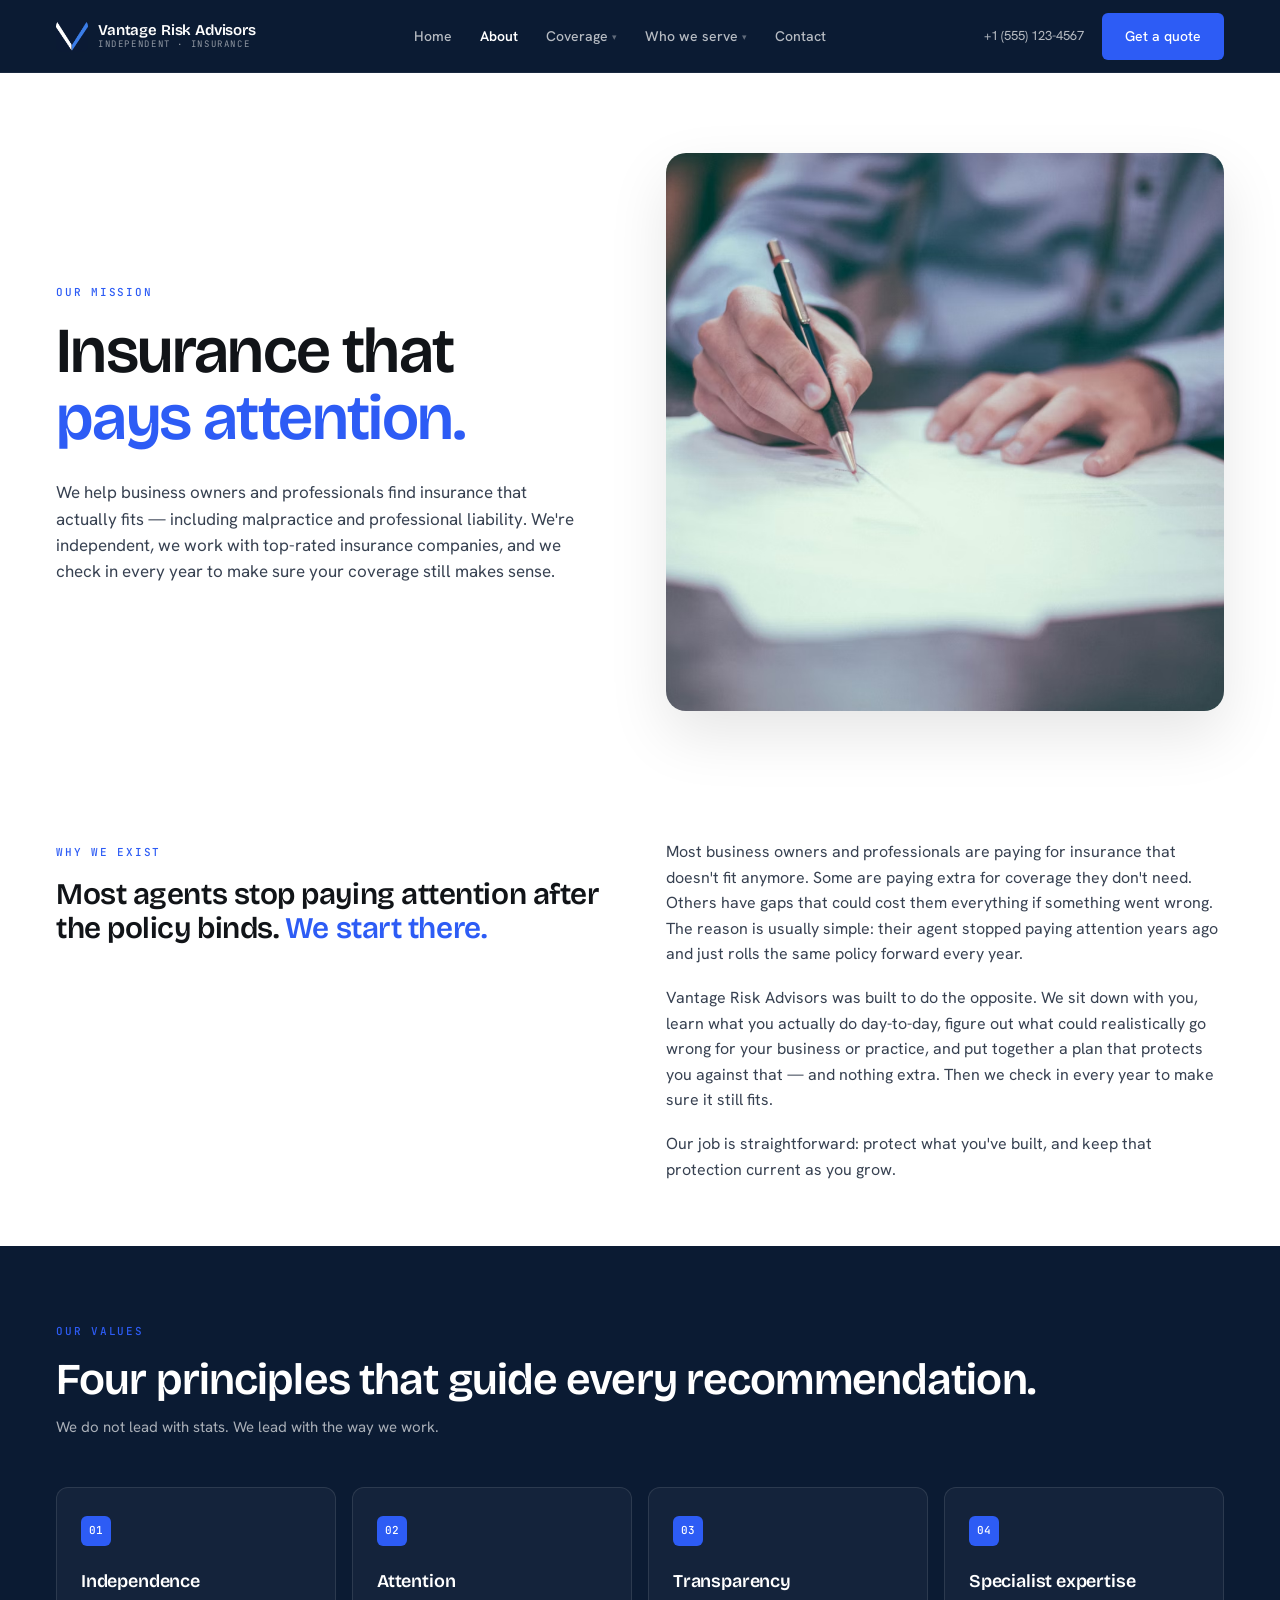
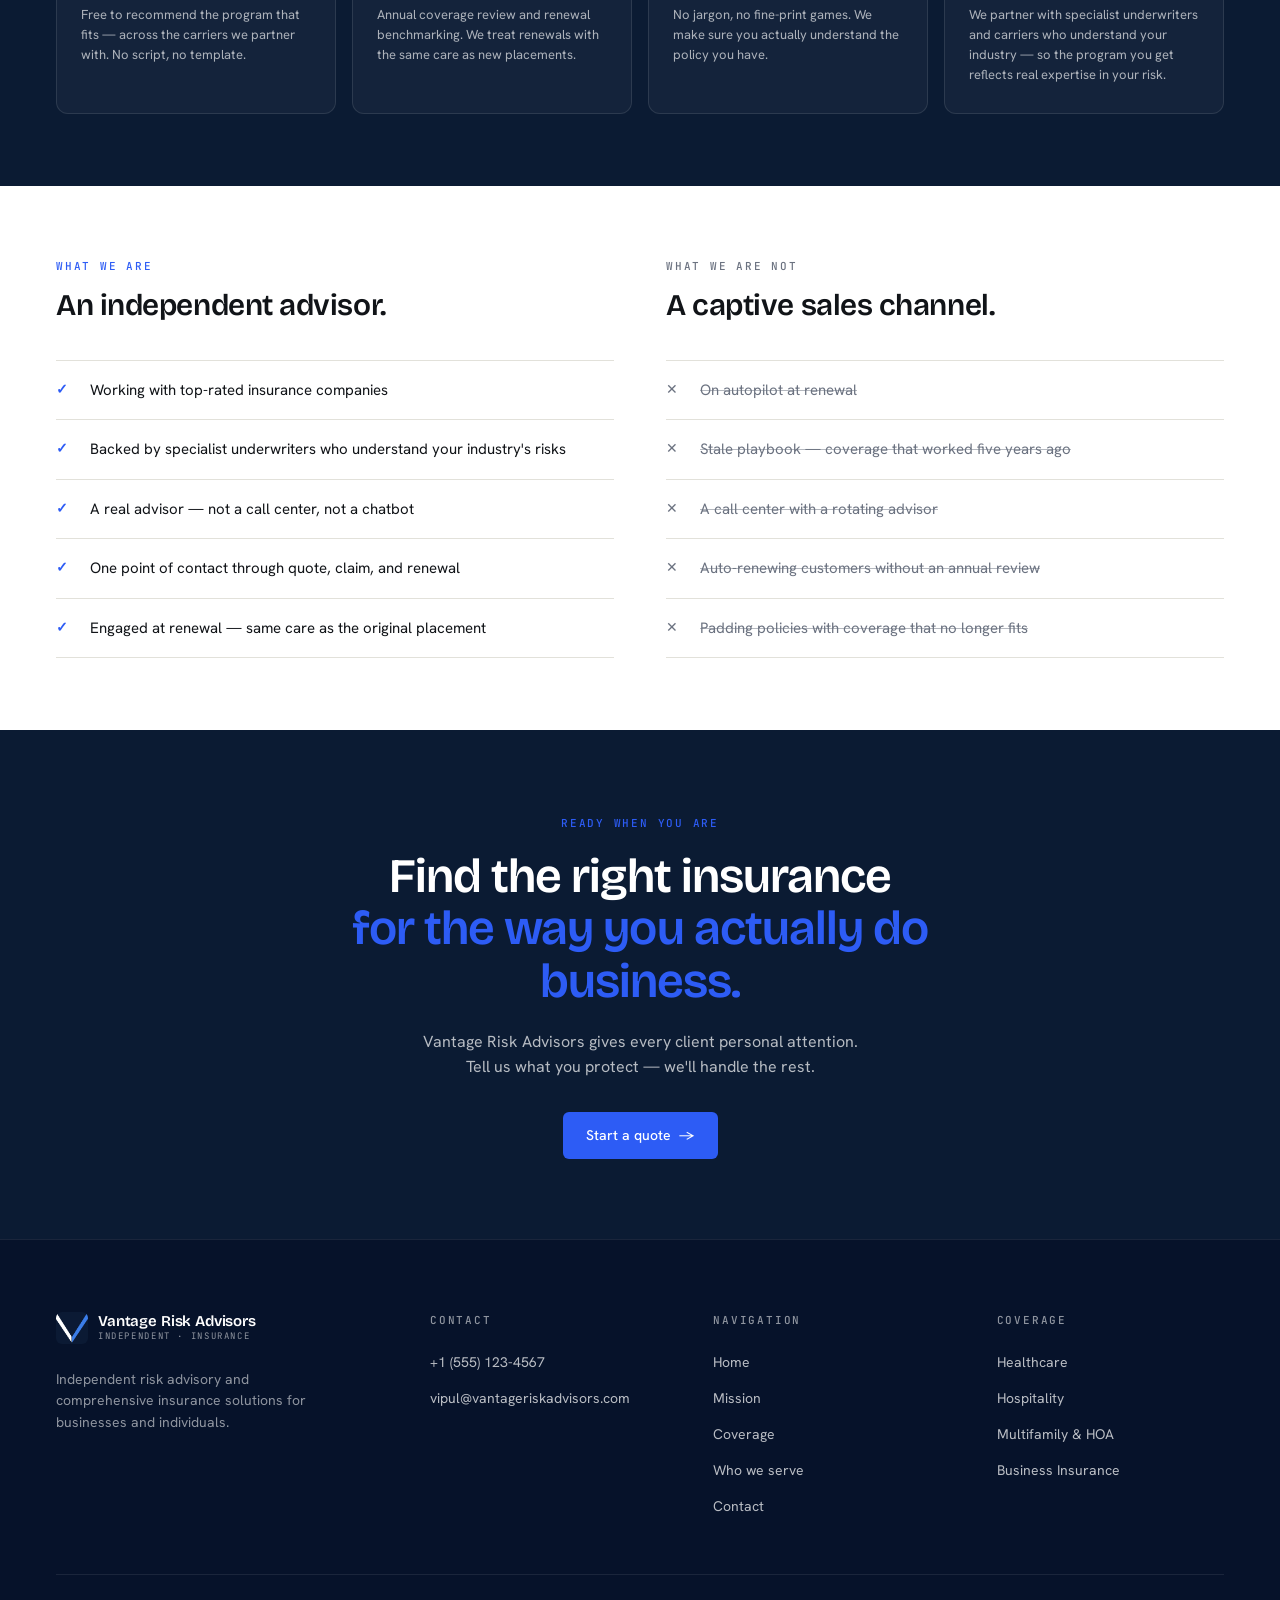
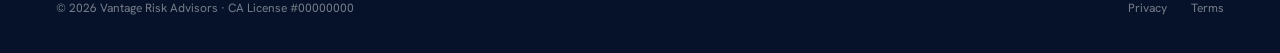
==== commit 162542d9: "Replace programmatic V-square with actual V logo image - New asset: assets/logo-v.png (split white/b" ====
--- a/about.html
+++ b/about.html
@@ -22,7 +22,7 @@
   <header class="nav">
     <div class="nav-inner">
       <a href="index.html" class="brand" aria-label="Vantage Risk Advisors home">
-        <span class="brand-mark" aria-hidden="true">V</span>
+        <img class="brand-mark" src="assets/logo-v.png" alt="" aria-hidden="true">
         <span class="brand-text">
           <strong>Vantage Risk Advisors</strong>
           <em>Independent · Insurance</em>
@@ -179,7 +179,7 @@
       <div class="footer-grid">
         <div class="footer-brand">
           <a href="index.html" class="brand brand-light" aria-label="Vantage Risk Advisors home">
-            <span class="brand-mark" aria-hidden="true">V</span>
+            <img class="brand-mark" src="assets/logo-v.png" alt="" aria-hidden="true">
             <span class="brand-text">
               <strong>Vantage Risk Advisors</strong>
               <em>Independent · Insurance</em>
--- a/css/nav.css
+++ b/css/nav.css
@@ -11,15 +11,8 @@
   width: 32px;
   height: 32px;
   border-radius: var(--radius-s);
-  background: var(--inkSection);
-  color: #ffffff;
-  display: inline-flex;
-  align-items: center;
-  justify-content: center;
-  font-family: 'Bricolage Grotesque', sans-serif;
-  font-weight: 700;
-  font-size: 18px;
-  letter-spacing: -0.02em;
+  object-fit: cover;
+  display: block;
   flex-shrink: 0;
 }
 .brand-text {
@@ -43,7 +36,8 @@
   text-transform: uppercase;
   color: var(--muted);
 }
-.brand-light .brand-mark { background: #ffffff; color: var(--inkSection); }
+/* brand-light = brand placed on a dark wrapper (footer). The V image
+   is already a dark-bg variant so no recolor needed; text inverts. */
 .brand-light .brand-text strong { color: #ffffff; }
 .brand-light .brand-text em { color: rgba(255,255,255,0.55); }
 
@@ -70,8 +64,7 @@
   gap: 24px;
 }
 
-/* Brand inside the dark nav: accent V-square + white wordmark */
-.nav .brand-mark { background: var(--accent); color: #ffffff; }
+/* Brand inside the dark nav: white wordmark next to the V logo image */
 .nav .brand-text strong { color: #ffffff; }
 .nav .brand-text em     { color: rgba(255,255,255,0.55); }
 
--- a/css/pages/about.css
+++ b/css/pages/about.css
@@ -7,7 +7,10 @@
 }
 .hero-about .hero-inner {
   display: grid;
-  grid-template-columns: minmax(0, 1.05fr) minmax(0, 0.95fr);
+  /* Equal columns so the image lines up exactly with the body text in
+     the "Why we exist" section below — both end up at 50% of the
+     container minus the gap. */
+  grid-template-columns: minmax(0, 1fr) minmax(0, 1fr);
   gap: var(--gap-l);
   align-items: center;
 }
@@ -28,6 +31,12 @@
   max-width: 520px;
 }
 .hero-about .hero-image {
+  /* Explicit width + aspect-ratio on the WRAPPER so it deterministically
+     fills its grid column (matching the body-text column below).
+     1:1 square (was 4:5 portrait) — 20% shorter height at the same
+     width. object-fit: cover crops the photo without distortion. */
+  width: 100%;
+  aspect-ratio: 1 / 1;
   border-radius: var(--radius-l);
   overflow: hidden;
   box-shadow: 0 24px 60px rgba(0, 0, 0, 0.10);
@@ -38,17 +47,23 @@
   height: 100%;
   display: block;
   object-fit: cover;
-  aspect-ratio: 4 / 5;
 }
 
 /* ── 2. Why we exist (light, 2-col) ── */
-.exist-section {
-  padding-top: 32px;
-  padding-bottom: 96px;
+/* Spacing rule for white-bg content sections on About: the outer
+   <section> contributes no padding so the gap between sections is
+   single-sourced from .section-container's padding (reduced to 64px
+   below). Previously the outer + inner stacked to 192-384px gaps. */
+.exist-section { padding: 0; }
+.exist-section > .section-container {
+  padding-top: 64px;
+  padding-bottom: 64px;
 }
 .exist-inner {
   display: grid;
-  grid-template-columns: 1fr 1.4fr;
+  /* Same 1:1 columns as the hero above so the body text lines up
+     under the hero image with matching width on the right. */
+  grid-template-columns: 1fr 1fr;
   gap: var(--gap-l);
   align-items: start;
 }
@@ -70,9 +85,10 @@
 .exist-body p:last-child { margin-bottom: 0; }
 
 /* ── 3. Four principles (dark) ── */
-.principles-section {
-  padding-top: 96px;
-  padding-bottom: 96px;
+.principles-section { padding: 0; }
+.principles-section > .section-container {
+  padding-top: 72px;
+  padding-bottom: 72px;
 }
 .principles-section h2 {
   font-size: 44px;
@@ -130,9 +146,10 @@
 }
 
 /* ── 4. Independent vs captive (light, 2-col compare) ── */
-.compare-section {
-  padding-top: 96px;
-  padding-bottom: 96px;
+.compare-section { padding: 0; }
+.compare-section > .section-container {
+  padding-top: 72px;
+  padding-bottom: 72px;
 }
 .compare {
   display: grid;
@@ -228,7 +245,6 @@
 }
 @media (max-width: 1100px) {
   .principles { grid-template-columns: 1fr 1fr; }
-  .exist-inner { grid-template-columns: 1fr; }
 }
 @media (max-width: 960px) {
   .hero-about h1 { font-size: 44px; }
@@ -237,22 +253,26 @@
   .compare { grid-template-columns: 1fr; }
   .exist-left h2 { font-size: 24px; }
 }
-/* Hero stays two-column down to ~720px so laptops and tablets in
-   landscape keep the side-by-side layout. */
+/* Hero + Why-we-exist both stay two-column down to ~720px so laptops
+   and tablets in landscape keep the side-by-side layout, with the
+   image and the body text below it sharing the same right column. */
 @media (max-width: 720px) {
   .hero-about .hero-inner { grid-template-columns: 1fr; gap: 40px; }
   .hero-about .hero-text  { max-width: 720px; }
-  .hero-about .hero-image { max-width: 560px; margin: 0 auto; }
-  .hero-about .hero-image img { aspect-ratio: 5 / 4; }
+  .hero-about .hero-image { max-width: 560px; margin: 0 auto; aspect-ratio: 5 / 4; }
   .hero-about h1 { font-size: 40px; }
+  .exist-inner { grid-template-columns: 1fr; gap: 28px; }
 }
 @media (max-width: 640px) {
   .hero-about     { padding-top: 56px; padding-bottom: 48px; }
-  .exist-section,
-  .principles-section,
-  .compare-section { padding-top: 64px; padding-bottom: 64px; }
+  .exist-section > .section-container,
+  .principles-section > .section-container,
+  .compare-section > .section-container {
+    padding-top: 56px;
+    padding-bottom: 56px;
+  }
   .hero-about h1  { font-size: 36px; }
-  .hero-about .hero-image img { aspect-ratio: 4 / 3; }
+  .hero-about .hero-image { aspect-ratio: 4 / 3; }
   .principles     { grid-template-columns: 1fr; }
   .final-cta h2   { font-size: 28px; }
 }
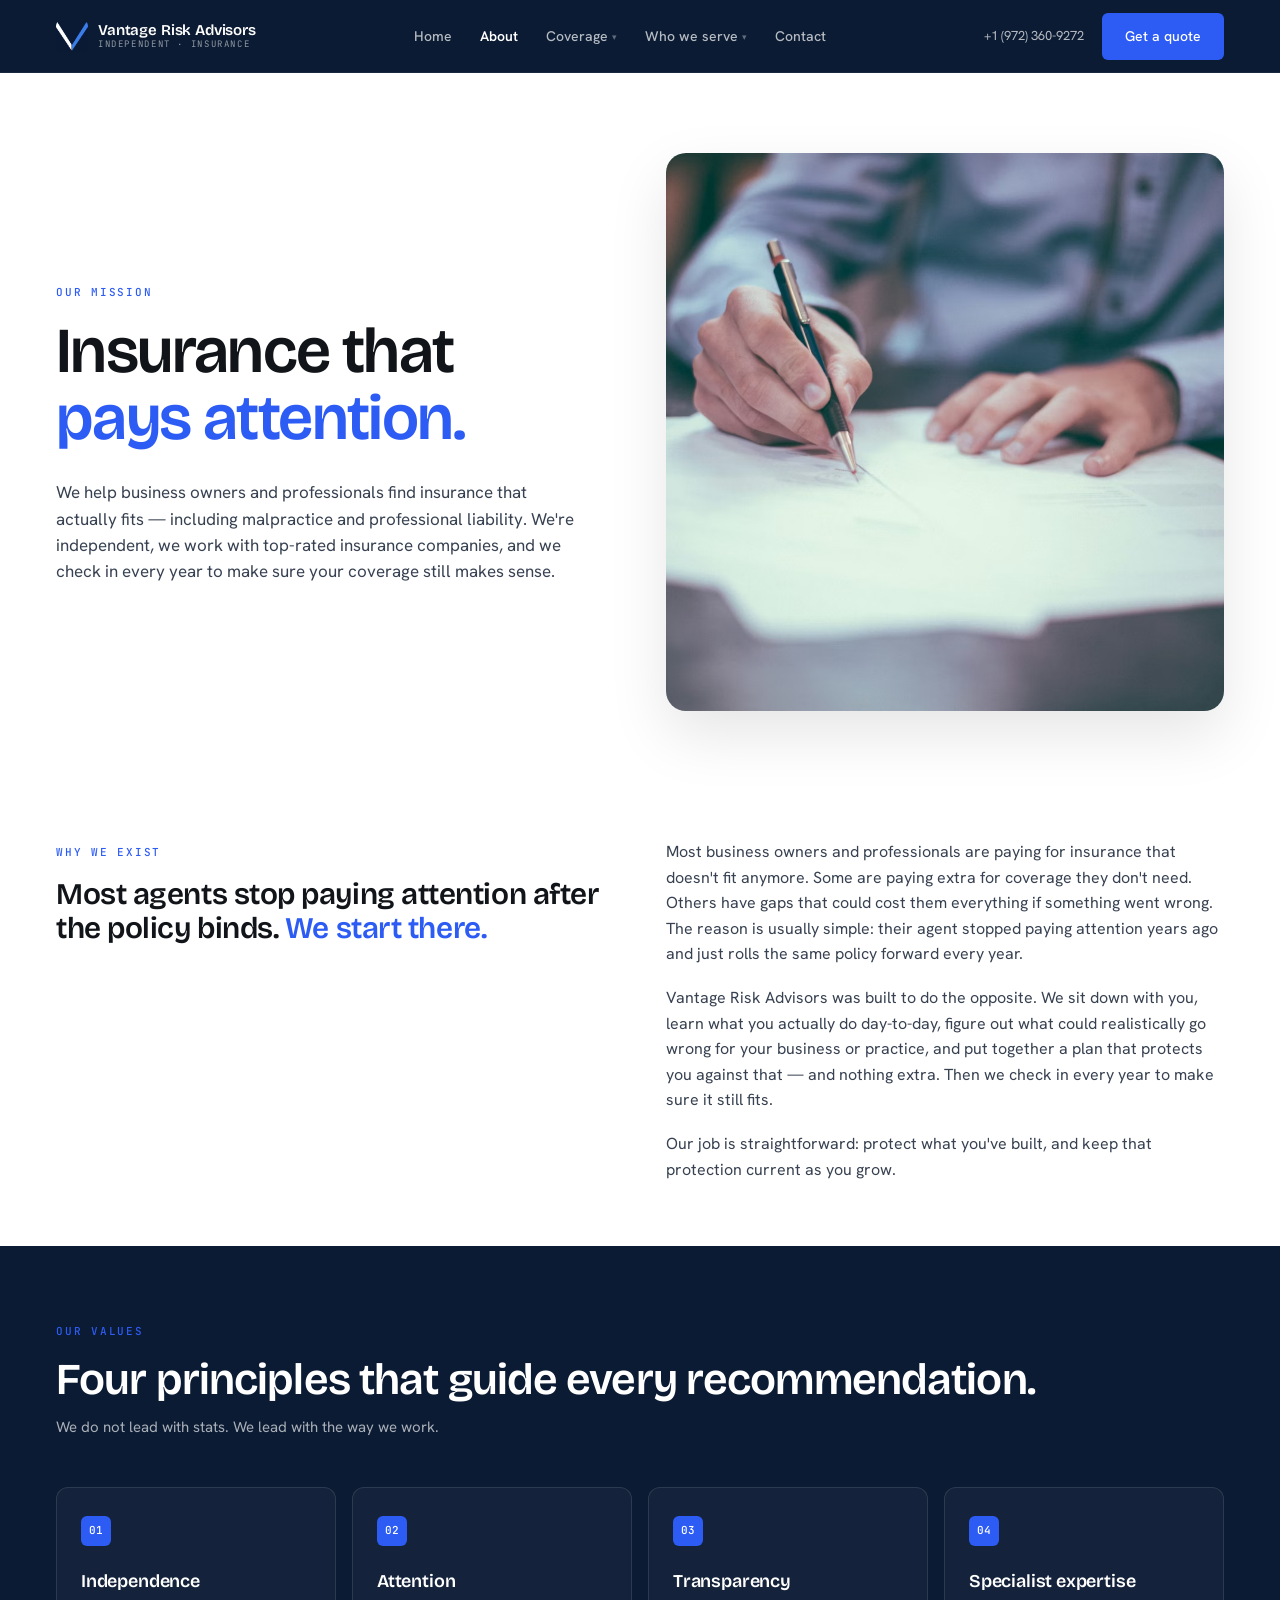
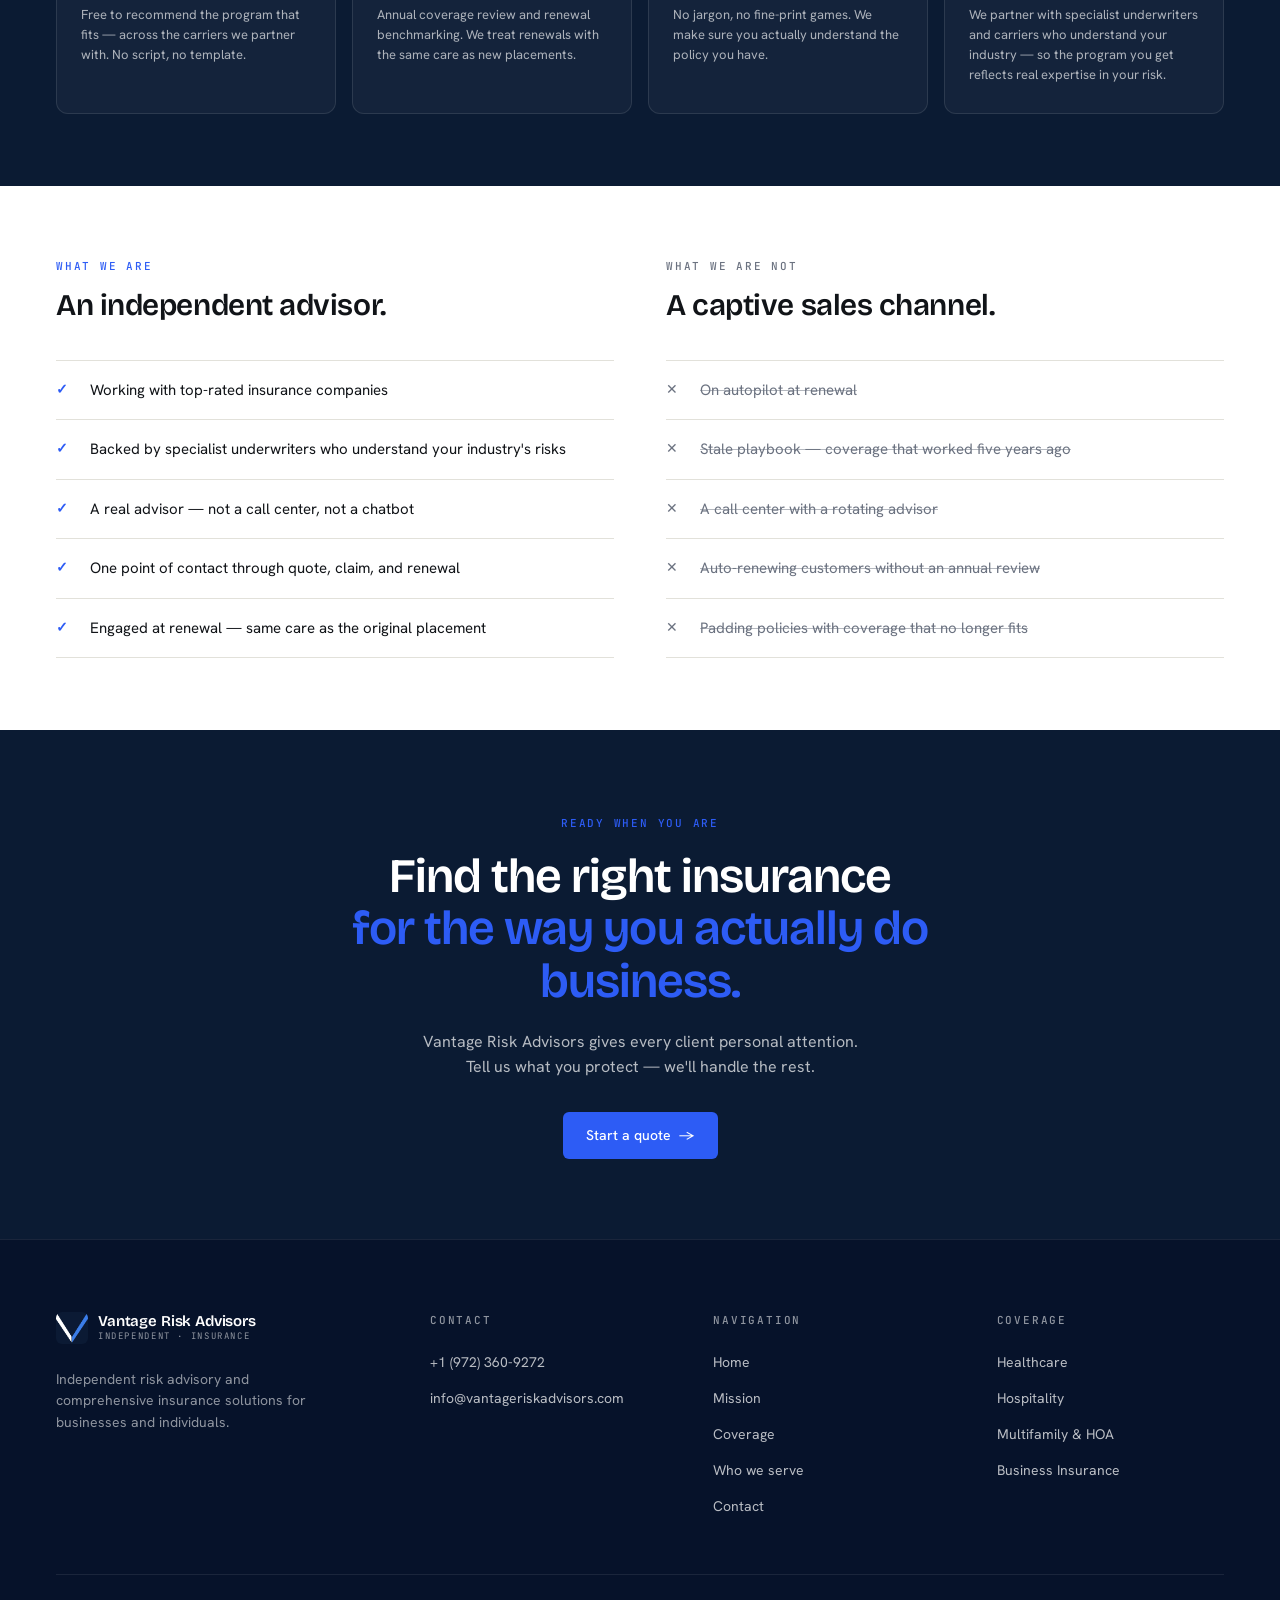
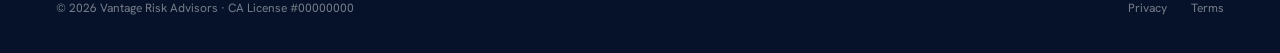
==== commit da5c1271: "Swap placeholder phone + email for live contact info - Phone: +1 (555) 123-4567 -> +1 (972) 360-9272" ====
--- a/about.html
+++ b/about.html
@@ -58,7 +58,7 @@
         </ul>
       </nav>
       <div class="nav-right">
-        <a href="tel:+15551234567" class="nav-phone">+1 (555) 123-4567</a>
+        <a href="tel:+19723609272" class="nav-phone">+1 (972) 360-9272</a>
         <a href="contact.html" class="btn btn-accent">Get a quote</a>
       </div>
       <button class="nav-burger" type="button" aria-label="Menu" aria-expanded="false"><span></span></button>
@@ -190,8 +190,8 @@
         <div class="footer-col">
           <h4>Contact</h4>
           <ul>
-            <li><a href="tel:+15551234567">+1 (555) 123-4567</a></li>
-            <li><a href="mailto:vipul@vantageriskadvisors.com">vipul@vantageriskadvisors.com</a></li>
+            <li><a href="tel:+19723609272">+1 (972) 360-9272</a></li>
+            <li><a href="mailto:info@vantageriskadvisors.com">info@vantageriskadvisors.com</a></li>
           </ul>
         </div>
         <div class="footer-col">
